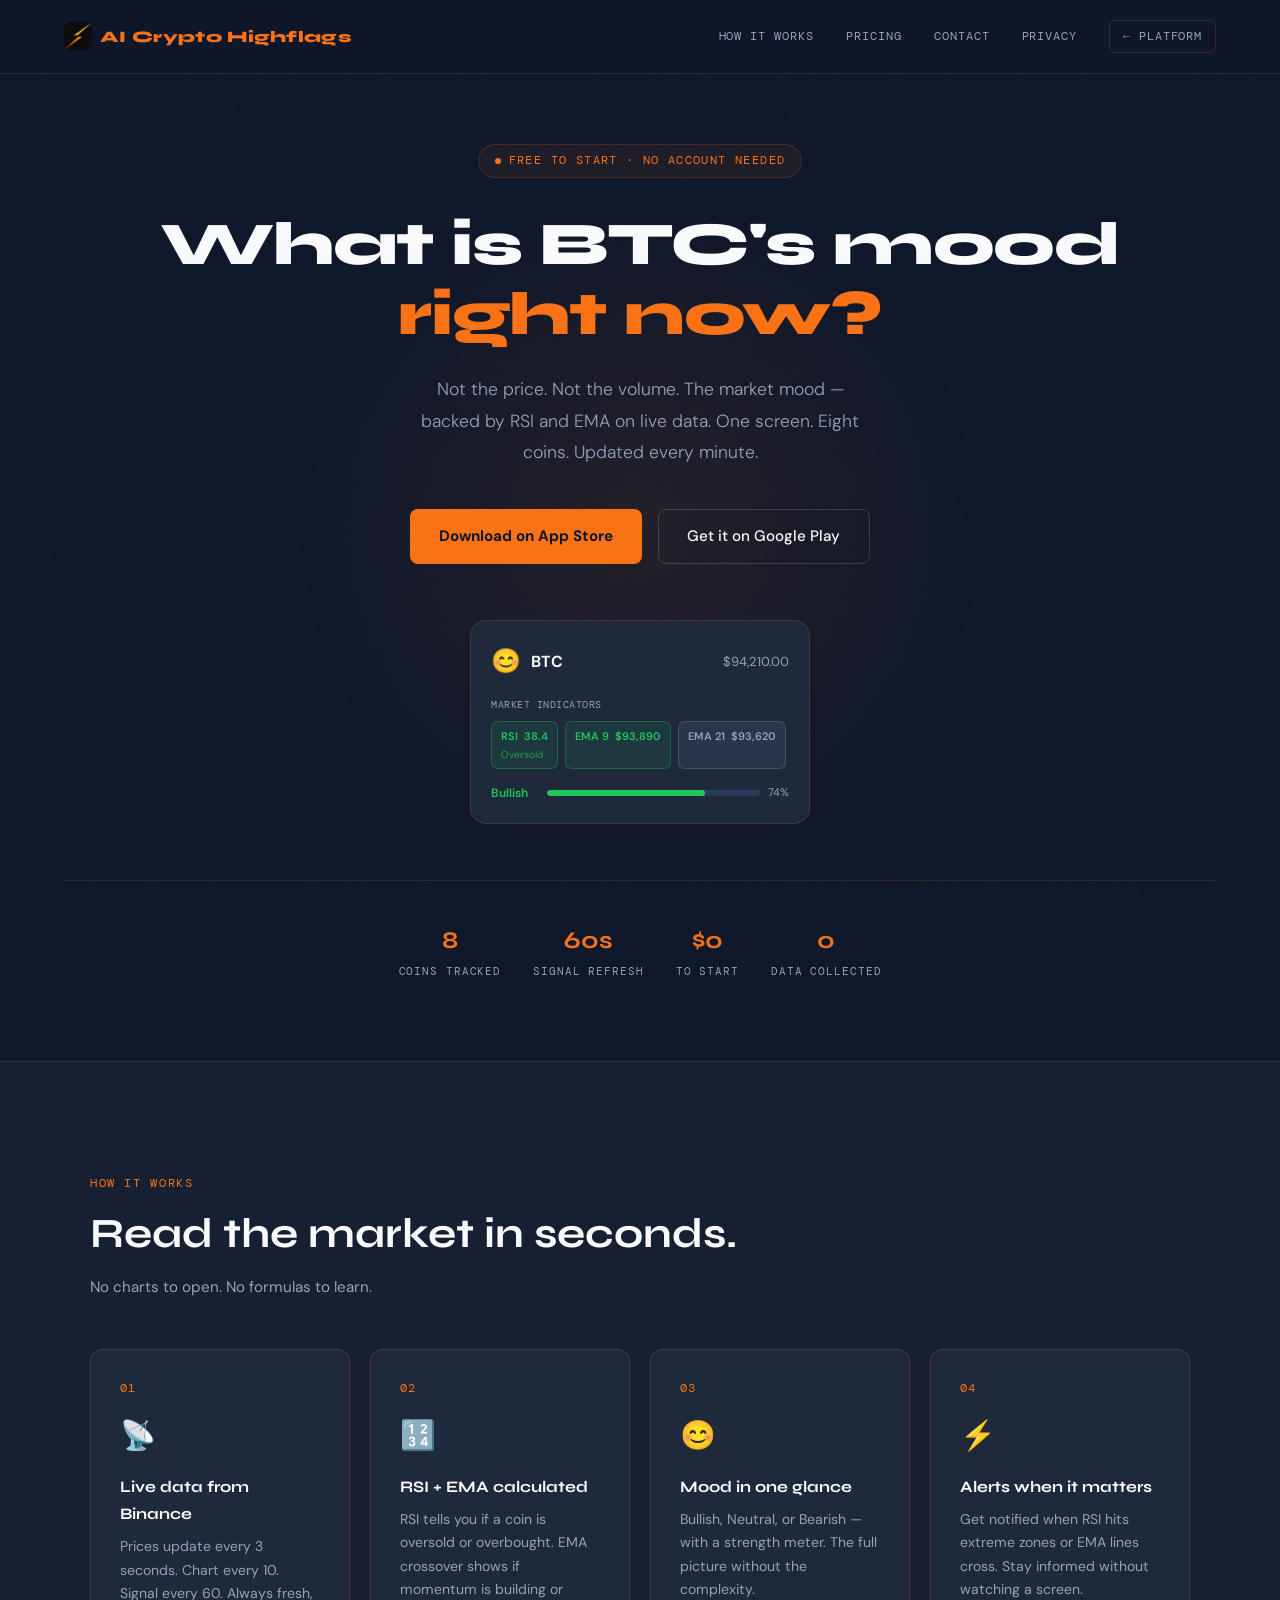
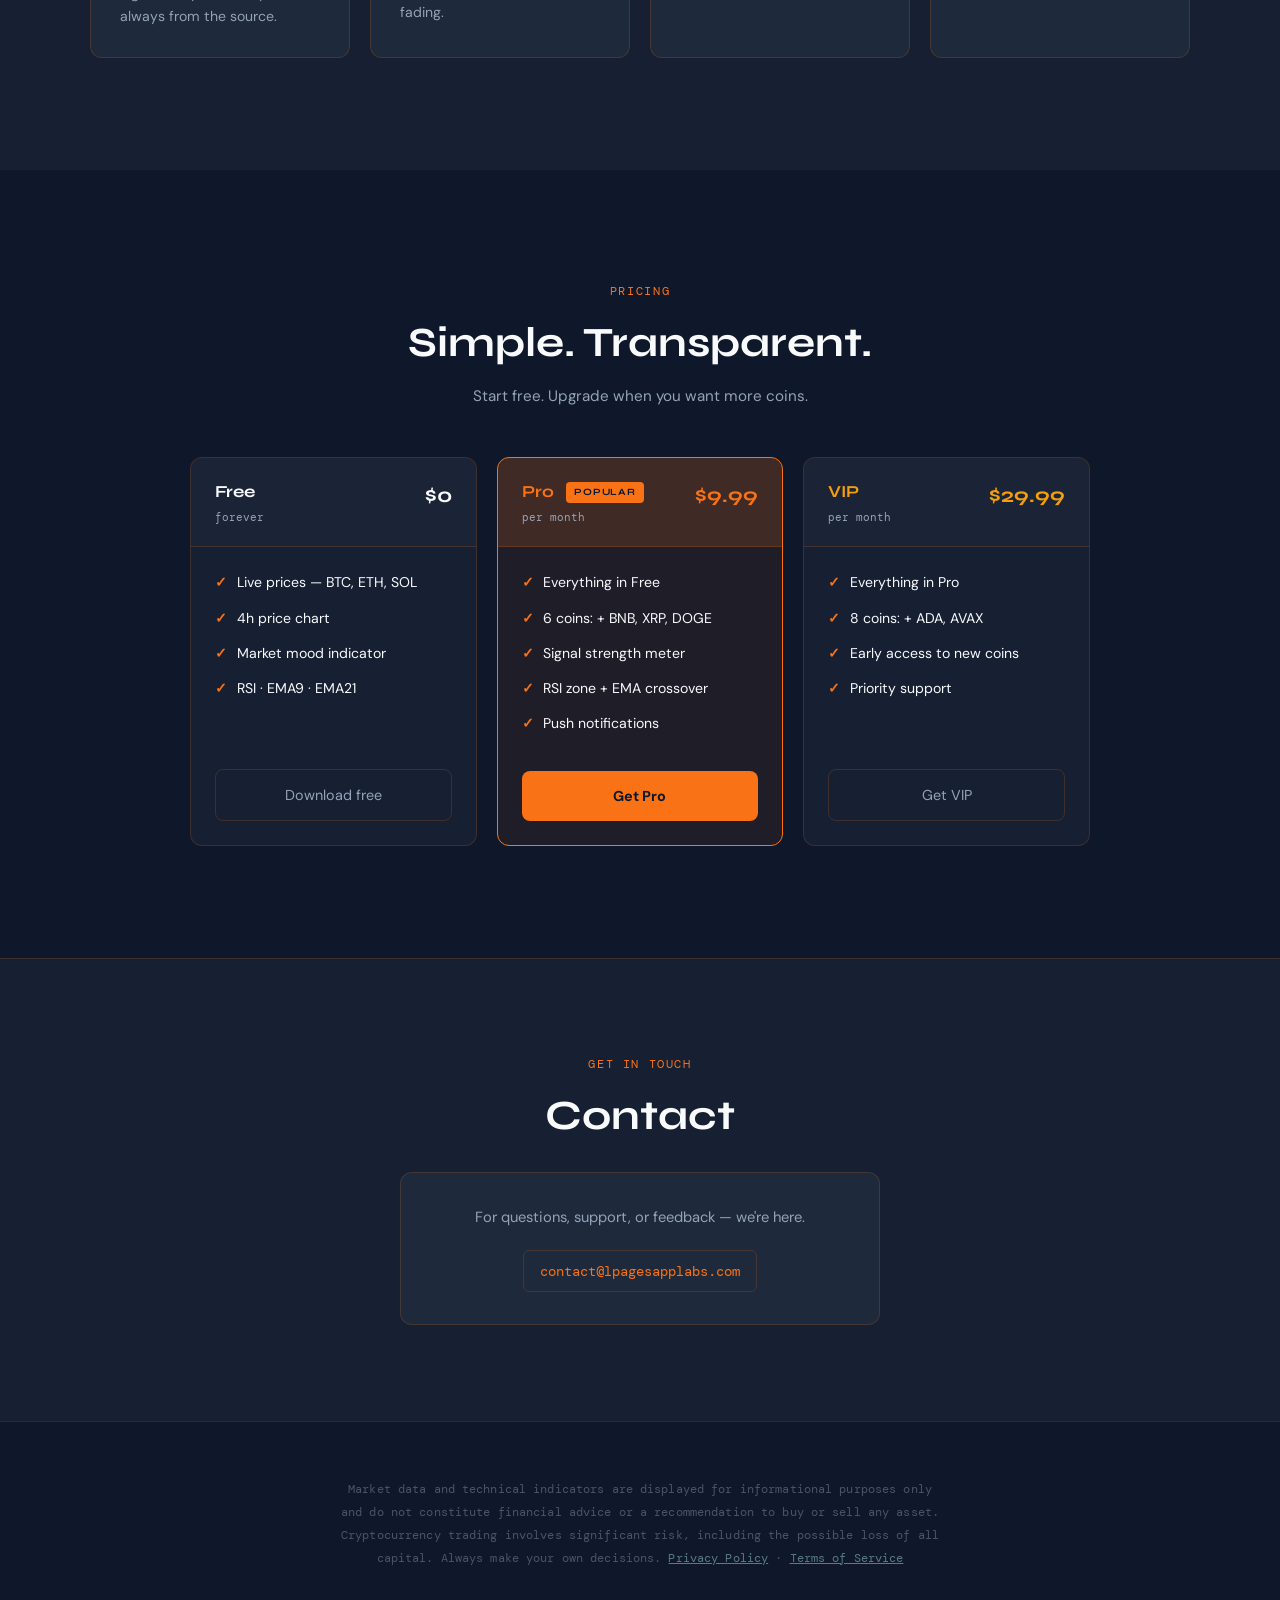
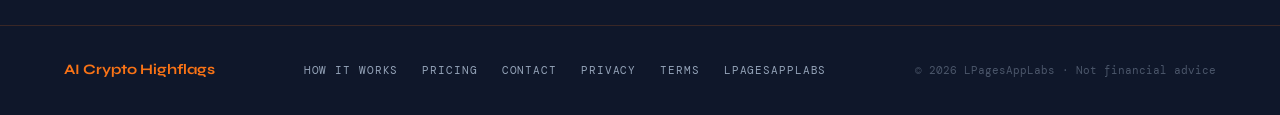
==== index.html @ e2f637fd "Add files via upload" ====
<!DOCTYPE html>
<html lang="en">
<head>
  <meta charset="UTF-8" />
  <meta name="viewport" content="width=device-width, initial-scale=1.0"/>
  <title>AI Crypto Highflags — The pulse of crypto, visualized.</title>
  <meta name="description" content="Real-time cryptocurrency market indicators. RSI, EMA crossover, and market mood for BTC, ETH, SOL and more. Not financial advice.">
  <link rel="canonical" href="https://ai.lpagesapplabs.com/" />
  <meta property="og:title" content="AI Crypto Highflags — The pulse of crypto, visualized." />
  <meta property="og:description" content="Real-time cryptocurrency market indicators. RSI, EMA crossover, and market mood. Not financial advice." />
  <meta property="og:url" content="https://ai.lpagesapplabs.com/" />
  <meta property="og:type" content="website" />
  <meta property="og:image" content="https://ai.lpagesapplabs.com/icon.png" />
  <meta name="theme-color" content="#0F172A" />
  <link rel="preconnect" href="https://fonts.googleapis.com">
  <link href="https://fonts.googleapis.com/css2?family=Syne:wght@400;600;700;800&family=DM+Mono:wght@300;400;500&family=DM+Sans:wght@300;400;500&display=swap" rel="stylesheet">
  <style>
    *, *::before, *::after { box-sizing: border-box; margin: 0; padding: 0; }
    :root {
      --bg: #0F172A; --bg2: #111827;
      --surface: #1E293B; --surface2: #162032;
      --orange: #f97316;
      --orange-glow: rgba(249,115,22,0.15);
      --orange-glow2: rgba(249,115,22,0.07);
      --cyan: #22D3EE;
      --green: #22c55e; --muted: #94A3B8;
      --white: #F8FAFC;
      --border: rgba(249,115,22,0.18);
    }
    html { scroll-behavior: smooth; }
    body {
      background: var(--bg); color: var(--white);
      font-family: 'DM Sans', sans-serif;
      font-size: 16px; line-height: 1.7; overflow-x: hidden;
    }
    body::before {
      content: ''; position: fixed; inset: 0;
      background-image: url("data:image/svg+xml,%3Csvg viewBox='0 0 256 256' xmlns='http://www.w3.org/2000/svg'%3E%3Cfilter id='noise'%3E%3CfeTurbulence type='fractalNoise' baseFrequency='0.9' numOctaves='4' stitchTiles='stitch'/%3E%3C/filter%3E%3Crect width='100%25' height='100%25' filter='url(%23noise)' opacity='0.04'/%3E%3C/svg%3E");
      pointer-events: none; z-index: 0; opacity: 0.4;
    }
    section { position: relative; z-index: 1; }

    /* NAV */
    nav {
      position: fixed; top: 0; left: 0; right: 0; z-index: 100;
      display: flex; justify-content: space-between; align-items: center;
      padding: 1.25rem 5%;
      background: rgba(15,23,42,0.88);
      backdrop-filter: blur(18px);
      border-bottom: 1px solid var(--border);
    }
    .nav-logo {
      font-family: 'Syne', sans-serif; font-weight: 800;
      font-size: 1rem; letter-spacing: 0.02em;
      color: var(--white); display: flex; align-items: center; gap: 0.5rem;
      text-decoration: none; flex-shrink: 0;
    }
    .nav-logo span { color: var(--orange); }
    .nav-logo img { width: 28px; height: 28px; border-radius: 7px; flex-shrink: 0; }
    .nav-right { display: flex; align-items: center; gap: 2rem; }
    .nav-links { display: flex; gap: 2rem; }
    .nav-links a {
      font-family: 'DM Mono', monospace; font-size: 0.75rem;
      color: var(--muted); text-decoration: none;
      letter-spacing: 0.08em; text-transform: uppercase; transition: color 0.2s;
    }
    .nav-links a:hover { color: var(--orange); }
    .nav-platform {
      font-family: 'DM Mono', monospace; font-size: 0.72rem;
      color: var(--muted); text-decoration: none;
      letter-spacing: 0.08em; text-transform: uppercase;
      border: 1px solid var(--border); padding: 0.35rem 0.8rem;
      border-radius: 6px; transition: all 0.2s; white-space: nowrap;
    }
    .nav-platform:hover { color: var(--cyan); border-color: rgba(34,211,238,0.3); }

    /* HERO */
    #hero {
      min-height: 100vh;
      display: flex; flex-direction: column;
      align-items: center; justify-content: center;
      text-align: center; padding: 9rem 5% 5rem; overflow: hidden;
    }
    .hero-glow {
      position: absolute; width: 700px; height: 700px; border-radius: 50%;
      background: radial-gradient(circle, rgba(249,115,22,0.09) 0%, transparent 70%);
      top: 50%; left: 50%; transform: translate(-50%, -50%);
      pointer-events: none; animation: pulse-glow 6s ease-in-out infinite;
    }
    @keyframes pulse-glow {
      0%, 100% { opacity: 0.7; transform: translate(-50%,-50%) scale(1); }
      50% { opacity: 1; transform: translate(-50%,-50%) scale(1.08); }
    }
    .hero-badge {
      display: inline-flex; align-items: center; gap: 0.5rem;
      font-family: 'DM Mono', monospace; font-size: 0.72rem;
      letter-spacing: 0.12em; text-transform: uppercase;
      color: var(--orange); background: var(--orange-glow2);
      border: 1px solid var(--border);
      padding: 0.4rem 1rem; border-radius: 999px;
      margin-bottom: 2rem; animation: fadeUp 0.6s ease both;
    }
    .badge-dot {
      width: 6px; height: 6px; border-radius: 50%;
      background: var(--orange); animation: blink 2s ease infinite; flex-shrink: 0;
    }
    @keyframes blink { 0%,100%{opacity:1} 50%{opacity:0.3} }
    h1 {
      font-family: 'Syne', sans-serif; font-weight: 800;
      font-size: clamp(2rem, 5vw, 3.8rem);
      line-height: 1.15; letter-spacing: -0.02em;
      margin-bottom: 1.5rem; animation: fadeUp 0.7s 0.1s ease both;
    }
    h1 .accent { color: var(--orange); }
    .hero-sub {
      font-size: clamp(0.95rem, 2vw, 1.1rem); color: var(--muted);
      max-width: 460px; margin: 0 auto 2.5rem; font-weight: 300;
      animation: fadeUp 0.7s 0.2s ease both; line-height: 1.8;
    }
    .btn-group {
      display: flex; gap: 1rem; flex-wrap: wrap; justify-content: center;
      animation: fadeUp 0.7s 0.3s ease both;
    }
    .btn {
      display: inline-flex; align-items: center; justify-content: center; gap: 0.6rem;
      padding: 0.85rem 1.8rem; border-radius: 8px;
      font-family: 'DM Sans', sans-serif; font-size: 0.95rem;
      font-weight: 500; text-decoration: none; cursor: pointer; transition: all 0.2s;
      white-space: nowrap;
    }
    .btn-primary { background: var(--orange); color: #0F172A; border: none; font-weight: 700; }
    .btn-primary:hover { opacity: 0.9; transform: translateY(-2px); box-shadow: 0 8px 30px rgba(249,115,22,0.35); }
    .btn-secondary { background: transparent; color: var(--white); border: 1px solid rgba(255,255,255,0.15); }
    .btn-secondary:hover { border-color: var(--orange); color: var(--orange); transform: translateY(-2px); }

    /* MOCK CARD */
    .mock-wrap { animation: fadeUp 0.7s 0.4s ease both; margin-top: 3.5rem; width: 100%; }
    .mock {
      max-width: 340px; width: 100%; margin: 0 auto;
      background: var(--surface); border: 1px solid var(--border);
      border-radius: 16px; padding: 20px; text-align: left;
    }
    .mock-header { display: flex; align-items: center; gap: 10px; margin-bottom: 14px; }
    .mock-icon { font-size: 24px; flex-shrink: 0; }
    .mock-coin { font-size: 16px; font-weight: 700; }
    .mock-price { margin-left: auto; font-size: 13px; color: var(--muted); }
    .mock-label { font-family: 'DM Mono', monospace; font-size: 10px; color: var(--muted); margin-bottom: 8px; letter-spacing: 0.5px; text-transform: uppercase; }
    .chips { display: flex; gap: 7px; flex-wrap: wrap; margin-bottom: 14px; }
    .chip { padding: 5px 9px; border-radius: 7px; font-size: 11px; font-weight: 600; }
    .chip-sub { font-size: 10px; color: inherit; opacity: 0.7; display: block; font-weight: 400; }
    .chip-green { background: rgba(34,197,94,0.1); border: 1px solid rgba(34,197,94,0.3); color: var(--green); }
    .chip-grey  { background: rgba(148,163,184,0.1); border: 1px solid rgba(148,163,184,0.25); color: var(--muted); }
    .bar-row { display: flex; align-items: center; gap: 8px; }
    .bar-label { font-size: 12px; color: var(--green); font-weight: 600; min-width: 48px; }
    .bar-track { flex: 1; height: 6px; background: #2a3a5a; border-radius: 4px; overflow: hidden; }
    .bar-fill { height: 100%; background: var(--green); border-radius: 4px; }
    .bar-pct { font-size: 11px; color: var(--muted); }

    .hero-stat-bar {
      display: flex; gap: 2rem; flex-wrap: wrap; justify-content: center;
      margin-top: 3.5rem; padding-top: 2.5rem;
      border-top: 1px solid var(--border);
      animation: fadeUp 0.7s 0.5s ease both; width: 100%;
    }
    .stat { text-align: center; }
    .stat-num { font-family: 'Syne', sans-serif; font-size: 1.5rem; font-weight: 700; color: var(--orange); }
    .stat-label { font-size: 0.7rem; color: var(--muted); font-family: 'DM Mono', monospace; text-transform: uppercase; letter-spacing: 0.08em; }

    @keyframes fadeUp {
      from { opacity: 0; transform: translateY(24px); }
      to   { opacity: 1; transform: translateY(0); }
    }

    /* SECTION COMMON */
    .section-label {
      font-family: 'DM Mono', monospace; font-size: 0.72rem;
      letter-spacing: 0.14em; text-transform: uppercase;
      color: var(--orange); margin-bottom: 1rem;
    }
    .section-title {
      font-family: 'Syne', sans-serif;
      font-size: clamp(1.7rem, 4vw, 2.6rem);
      font-weight: 700; line-height: 1.2; margin-bottom: 1rem;
    }
    .section-sub { color: var(--muted); font-size: 0.95rem; max-width: 480px; }

    /* HOW IT WORKS */
    #how {
      padding: 7rem 5%;
      background: var(--surface2);
      border-top: 1px solid var(--border);
    }
    .how-inner { max-width: 1100px; margin: 0 auto; }
    .how-header { margin-bottom: 3rem; }
    .how-grid {
      display: grid;
      grid-template-columns: repeat(auto-fit, minmax(220px, 1fr));
      gap: 1.25rem;
    }
    .how-card {
      background: var(--surface); border: 1px solid var(--border);
      border-radius: 12px; padding: 1.8rem;
    }
    .how-num {
      font-family: 'DM Mono', monospace; font-size: 0.72rem;
      color: var(--orange); letter-spacing: 0.1em; margin-bottom: 0.8rem;
    }
    .how-icon { font-size: 1.8rem; margin-bottom: 0.8rem; }
    .how-title { font-family: 'Syne', sans-serif; font-size: 1rem; font-weight: 700; margin-bottom: 0.5rem; }
    .how-desc { font-size: 0.88rem; color: var(--muted); line-height: 1.65; }

    /* PRICING */
    #pricing { padding: 7rem 5%; }
    .pricing-inner { max-width: 900px; margin: 0 auto; }
    .pricing-header { text-align: center; margin-bottom: 3rem; }
    .tiers { display: grid; grid-template-columns: repeat(auto-fit, minmax(220px, 1fr)); gap: 1.25rem; }
    .tier { border: 1px solid var(--border); border-radius: 12px; overflow: hidden; background: var(--surface2); display: flex; flex-direction: column; }
    .tier.highlight { border-color: var(--orange); background: var(--orange-glow2); }
    .tier-head {
      padding: 1.2rem 1.5rem; background: rgba(255,255,255,0.02);
      display: flex; justify-content: space-between; align-items: flex-start;
      border-bottom: 1px solid var(--border);
    }
    .tier.highlight .tier-head { background: var(--orange-glow); }
    .tier-badge {
      display: inline-block; font-size: 0.6rem; font-weight: 700;
      letter-spacing: 0.1em; text-transform: uppercase;
      background: var(--orange); color: #0F172A;
      padding: 0.15rem 0.5rem; border-radius: 4px; margin-left: 8px;
      vertical-align: middle;
    }
    .tier-name { font-family: 'Syne', sans-serif; font-size: 1.05rem; font-weight: 700; }
    .tier-price { font-family: 'Syne', sans-serif; font-size: 1.3rem; font-weight: 700; text-align: right; }
    .tier-period { font-family: 'DM Mono', monospace; font-size: 0.7rem; color: var(--muted); }
    .tier-body { padding: 1.5rem; flex: 1; }
    .tier-feature { display: flex; gap: 0.6rem; font-size: 0.88rem; margin-bottom: 0.7rem; align-items: flex-start; }
    .tier-check { color: var(--orange); flex-shrink: 0; font-weight: 700; }
    .tier-cta { padding: 0 1.5rem 1.5rem; }
    .tier-btn {
      display: block; width: 100%;
      background: var(--orange); color: #0F172A;
      font-family: 'DM Sans', sans-serif; font-size: 0.9rem; font-weight: 700;
      text-align: center; padding: 0.8rem; border-radius: 8px;
      text-decoration: none; transition: opacity 0.2s;
    }
    .tier-btn:hover { opacity: 0.88; }
    .tier-btn-outline {
      display: block; width: 100%;
      background: transparent; color: var(--muted);
      font-family: 'DM Sans', sans-serif; font-size: 0.9rem;
      text-align: center; padding: 0.8rem; border-radius: 8px;
      text-decoration: none; border: 1px solid var(--border); transition: all 0.2s;
    }
    .tier-btn-outline:hover { border-color: var(--orange); color: var(--orange); }

    /* CONTACT */
    #contact {
      padding: 6rem 5%;
      background: var(--surface2);
      border-top: 1px solid var(--border);
      text-align: center;
    }
    .contact-box {
      max-width: 480px; margin: 2rem auto 0;
      background: var(--surface); border: 1px solid var(--border);
      border-radius: 12px; padding: 2rem;
    }
    .contact-box p { color: var(--muted); font-size: 0.92rem; margin-bottom: 1.2rem; }
    .contact-email {
      display: inline-block;
      font-family: 'DM Mono', monospace; font-size: 0.9rem;
      color: var(--orange); text-decoration: none;
      padding: 0.5rem 1rem;
      border: 1px solid var(--border); border-radius: 6px;
      transition: border-color 0.2s; word-break: break-all;
    }
    .contact-email:hover { border-color: var(--orange); }

    /* DISCLAIMER */
    #disclaimer {
      padding: 3.5rem 5%;
      border-top: 1px solid var(--border);
      text-align: center;
    }
    #disclaimer p {
      max-width: 600px; margin: 0 auto;
      font-family: 'DM Mono', monospace; font-size: 0.75rem;
      color: #4a5568; line-height: 1.9; letter-spacing: 0.01em;
    }
    #disclaimer a { color: #5a7a8a; }
    #disclaimer a:hover { color: var(--muted); }

    /* FOOTER */
    footer {
      padding: 2rem 5%;
      border-top: 1px solid var(--border);
      display: flex; justify-content: space-between; align-items: center;
      flex-wrap: wrap; gap: 1rem; position: relative; z-index: 1;
    }
    .footer-brand {
      font-family: 'Syne', sans-serif; font-weight: 700; font-size: 0.9rem;
      color: var(--orange); text-decoration: none;
    }
    .footer-links { display: flex; gap: 1.5rem; flex-wrap: wrap; }
    .footer-links a {
      font-family: 'DM Mono', monospace; font-size: 0.7rem;
      letter-spacing: 0.08em; text-transform: uppercase;
      color: var(--muted); text-decoration: none; transition: color 0.2s;
    }
    .footer-links a:hover { color: var(--orange); }
    .footer-copy { font-family: 'DM Mono', monospace; font-size: 0.7rem; color: var(--muted); opacity: 0.45; }

    /* REVEAL */
    .reveal { opacity: 0; transform: translateY(20px); transition: opacity 0.7s ease, transform 0.7s ease; }
    .reveal.visible { opacity: 1; transform: none; }

    /* MOBILE NAV */
    .nav-hamburger { display: none; flex-direction: column; gap: 5px; cursor: pointer; padding: 4px; background: none; border: none; flex-shrink: 0; }
    .nav-hamburger span { display: block; width: 22px; height: 2px; background: var(--muted); border-radius: 2px; }
    .nav-mobile { display: none; flex-direction: column; background: rgba(15,23,42,0.97); border-top: 1px solid var(--border); padding: 0.5rem 5%; }
    .nav-mobile a { font-family: 'DM Mono', monospace; font-size: 0.85rem; color: var(--muted); text-decoration: none; letter-spacing: 0.08em; text-transform: uppercase; padding: 0.85rem 0; border-bottom: 1px solid rgba(255,255,255,0.04); transition: color 0.2s; }
    .nav-mobile a:last-child { border-bottom: none; }
    .nav-mobile a:hover { color: var(--orange); }
    .nav-mobile.open { display: flex; }

    /* ── MOBILE ── */
    @media (max-width: 768px) {
      .nav-links, .nav-platform { display: none; }
      .nav-hamburger { display: flex; }

      #hero { padding: 6rem 5% 3.5rem; }
      h1 { font-size: clamp(1.8rem, 8vw, 2.4rem); }
      .hero-sub { font-size: 0.95rem; }
      .btn-group { flex-direction: column; align-items: center; }
      .btn { width: 100%; max-width: 300px; }

      .mock { padding: 16px; }
      .chips { gap: 6px; }

      .hero-stat-bar { gap: 1.2rem; margin-top: 2.5rem; padding-top: 2rem; }
      .stat-num { font-size: 1.3rem; }

      #how { padding: 4rem 5%; }
      .how-grid { grid-template-columns: 1fr; }

      #pricing { padding: 4rem 5%; }
      .tiers { grid-template-columns: 1fr; }

      #contact { padding: 4rem 5%; }
      .contact-box { padding: 1.5rem; }

      footer { flex-direction: column; text-align: center; align-items: center; }
      .footer-links { justify-content: center; gap: 1rem; }
    }

    @media (max-width: 380px) {
      h1 { font-size: 1.75rem; }
      .hero-badge { font-size: 0.65rem; padding: 0.35rem 0.8rem; }
      .stat-num { font-size: 1.1rem; }
      .hero-stat-bar { gap: 1rem; }
    }
  </style>
</head>
<body>

<nav>
  <a href="#hero" class="nav-logo">
    <img src="icon.png" alt="AI Crypto Highflags" /> <span>AI Crypto Highflags</span>
  </a>
  <div class="nav-right">
    <div class="nav-links">
      <a href="#how">How it works</a>
      <a href="#pricing">Pricing</a>
      <a href="#contact">Contact</a>
      <a href="privacy.html">Privacy</a>
    </div>
    <a href="https://lpagesapplabs.com" class="nav-platform" rel="noopener noreferrer">← Platform</a>
  </div>
  <button class="nav-hamburger" id="hamburger" aria-label="Open menu">
    <span></span><span></span><span></span>
  </button>
</nav>
<div class="nav-mobile" id="navMobile">
  <a href="#how" onclick="closeMenu()">How it works</a>
  <a href="#pricing" onclick="closeMenu()">Pricing</a>
  <a href="#contact" onclick="closeMenu()">Contact</a>
  <a href="privacy.html" onclick="closeMenu()">Privacy</a>
  <a href="terms.html" onclick="closeMenu()">Terms</a>
  <a href="https://lpagesapplabs.com" onclick="closeMenu()">← Platform</a>
</div>

<!-- HERO -->
<section id="hero">
  <div class="hero-glow"></div>
  <div class="hero-badge"><span class="badge-dot"></span> Free to start · No account needed</div>
  <h1>What is BTC's mood<br><span class="accent">right now?</span></h1>
  <p class="hero-sub">
    Not the price. Not the volume.
    The market mood — backed by RSI and EMA on live data.
    One screen. Eight coins. Updated every minute.
  </p>
  <div class="btn-group">
    <a href="#" class="btn btn-primary">Download on App Store</a>
    <a href="#" class="btn btn-secondary">Get it on Google Play</a>
  </div>

  <!-- Mock signal card -->
  <div class="mock-wrap">
    <div class="mock">
      <div class="mock-header">
        <span class="mock-icon">😊</span>
        <span class="mock-coin">BTC</span>
        <span class="mock-price">$94,210.00</span>
      </div>
      <div class="mock-label">Market Indicators</div>
      <div class="chips">
        <div class="chip chip-green">
          RSI &nbsp;38.4
          <span class="chip-sub">Oversold</span>
        </div>
        <div class="chip chip-green">
          EMA 9 &nbsp;$93,890
        </div>
        <div class="chip chip-grey">
          EMA 21 &nbsp;$93,620
        </div>
      </div>
      <div class="bar-row">
        <span class="bar-label">Bullish</span>
        <div class="bar-track"><div class="bar-fill" style="width:74%"></div></div>
        <span class="bar-pct">74%</span>
      </div>
    </div>
  </div>

  <div class="hero-stat-bar">
    <div class="stat"><div class="stat-num">8</div><div class="stat-label">Coins tracked</div></div>
    <div class="stat"><div class="stat-num">60s</div><div class="stat-label">Signal refresh</div></div>
    <div class="stat"><div class="stat-num">$0</div><div class="stat-label">To start</div></div>
    <div class="stat"><div class="stat-num">0</div><div class="stat-label">Data collected</div></div>
  </div>
</section>

<!-- HOW IT WORKS -->
<section id="how">
  <div class="how-inner">
    <div class="how-header reveal">
      <div class="section-label">How it works</div>
      <h2 class="section-title">Read the market in seconds.</h2>
      <p class="section-sub">No charts to open. No formulas to learn.</p>
    </div>
    <div class="how-grid">
      <div class="how-card reveal">
        <div class="how-num">01</div>
        <div class="how-icon">📡</div>
        <div class="how-title">Live data from Binance</div>
        <div class="how-desc">Prices update every 3 seconds. Chart every 10. Signal every 60. Always fresh, always from the source.</div>
      </div>
      <div class="how-card reveal">
        <div class="how-num">02</div>
        <div class="how-icon">🔢</div>
        <div class="how-title">RSI + EMA calculated</div>
        <div class="how-desc">RSI tells you if a coin is oversold or overbought. EMA crossover shows if momentum is building or fading.</div>
      </div>
      <div class="how-card reveal">
        <div class="how-num">03</div>
        <div class="how-icon">😊</div>
        <div class="how-title">Mood in one glance</div>
        <div class="how-desc">Bullish, Neutral, or Bearish — with a strength meter. The full picture without the complexity.</div>
      </div>
      <div class="how-card reveal">
        <div class="how-num">04</div>
        <div class="how-icon">⚡</div>
        <div class="how-title">Alerts when it matters</div>
        <div class="how-desc">Get notified when RSI hits extreme zones or EMA lines cross. Stay informed without watching a screen.</div>
      </div>
    </div>
  </div>
</section>

<!-- PRICING -->
<section id="pricing">
  <div class="pricing-inner">
    <div class="pricing-header reveal">
      <div class="section-label">Pricing</div>
      <h2 class="section-title">Simple. Transparent.</h2>
      <p class="section-sub" style="margin:0 auto;">Start free. Upgrade when you want more coins.</p>
    </div>
    <div class="tiers reveal">

      <div class="tier">
        <div class="tier-head">
          <div>
            <div class="tier-name">Free</div>
            <div class="tier-period" style="margin-top:2px;">forever</div>
          </div>
          <div class="tier-price">$0</div>
        </div>
        <div class="tier-body">
          <div class="tier-feature"><span class="tier-check">✓</span> Live prices — BTC, ETH, SOL</div>
          <div class="tier-feature"><span class="tier-check">✓</span> 4h price chart</div>
          <div class="tier-feature"><span class="tier-check">✓</span> Market mood indicator</div>
          <div class="tier-feature"><span class="tier-check">✓</span> RSI · EMA9 · EMA21</div>
        </div>
        <div class="tier-cta">
          <a href="#" class="tier-btn-outline">Download free</a>
        </div>
      </div>

      <div class="tier highlight">
        <div class="tier-head">
          <div>
            <div class="tier-name" style="color:var(--orange);">Pro <span class="tier-badge">Popular</span></div>
            <div class="tier-period" style="margin-top:2px;">per month</div>
          </div>
          <div class="tier-price" style="color:var(--orange);">$9.99</div>
        </div>
        <div class="tier-body">
          <div class="tier-feature"><span class="tier-check">✓</span> Everything in Free</div>
          <div class="tier-feature"><span class="tier-check">✓</span> 6 coins: + BNB, XRP, DOGE</div>
          <div class="tier-feature"><span class="tier-check">✓</span> Signal strength meter</div>
          <div class="tier-feature"><span class="tier-check">✓</span> RSI zone + EMA crossover</div>
          <div class="tier-feature"><span class="tier-check">✓</span> Push notifications</div>
        </div>
        <div class="tier-cta">
          <a href="#" class="tier-btn">Get Pro</a>
        </div>
      </div>

      <div class="tier">
        <div class="tier-head">
          <div>
            <div class="tier-name" style="color:#f59e0b;">VIP</div>
            <div class="tier-period" style="margin-top:2px;">per month</div>
          </div>
          <div class="tier-price" style="color:#f59e0b;">$29.99</div>
        </div>
        <div class="tier-body">
          <div class="tier-feature"><span class="tier-check">✓</span> Everything in Pro</div>
          <div class="tier-feature"><span class="tier-check">✓</span> 8 coins: + ADA, AVAX</div>
          <div class="tier-feature"><span class="tier-check">✓</span> Early access to new coins</div>
          <div class="tier-feature"><span class="tier-check">✓</span> Priority support</div>
        </div>
        <div class="tier-cta">
          <a href="#" class="tier-btn-outline">Get VIP</a>
        </div>
      </div>

    </div>
  </div>
</section>

<!-- CONTACT -->
<section id="contact">
  <div class="reveal">
    <div class="section-label">Get in Touch</div>
    <h2 class="section-title">Contact</h2>
  </div>
  <div class="contact-box reveal">
    <p>For questions, support, or feedback — we're here.</p>
    <a href="mailto:contact@lpagesapplabs.com" class="contact-email">contact@lpagesapplabs.com</a>
  </div>
</section>

<!-- DISCLAIMER -->
<section id="disclaimer">
  <p>
    Market data and technical indicators are displayed for informational purposes only
    and do not constitute financial advice or a recommendation to buy or sell any asset.
    Cryptocurrency trading involves significant risk, including the possible loss of all capital.
    Always make your own decisions.
    <a href="privacy.html">Privacy Policy</a> · <a href="terms.html">Terms of Service</a>
  </p>
</section>

<footer>
  <a href="#hero" class="footer-brand">AI Crypto Highflags</a>
  <div class="footer-links">
    <a href="#how">How it works</a>
    <a href="#pricing">Pricing</a>
    <a href="#contact">Contact</a>
    <a href="privacy.html">Privacy</a>
    <a href="terms.html">Terms</a>
    <a href="https://lpagesapplabs.com" rel="noopener noreferrer">LPagesAppLabs</a>
  </div>
  <div class="footer-copy">© 2026 LPagesAppLabs · Not financial advice</div>
</footer>

<script>
  const observer = new IntersectionObserver((entries) => {
    entries.forEach(e => { if (e.isIntersecting) { e.target.classList.add('visible'); observer.unobserve(e.target); } });
  }, { threshold: 0.12 });
  document.querySelectorAll('.reveal').forEach(el => observer.observe(el));

  const hamburger = document.getElementById('hamburger');
  const navMobile = document.getElementById('navMobile');
  hamburger.addEventListener('click', () => navMobile.classList.toggle('open'));
  function closeMenu() { navMobile.classList.remove('open'); }
</script>
</body>
</html>
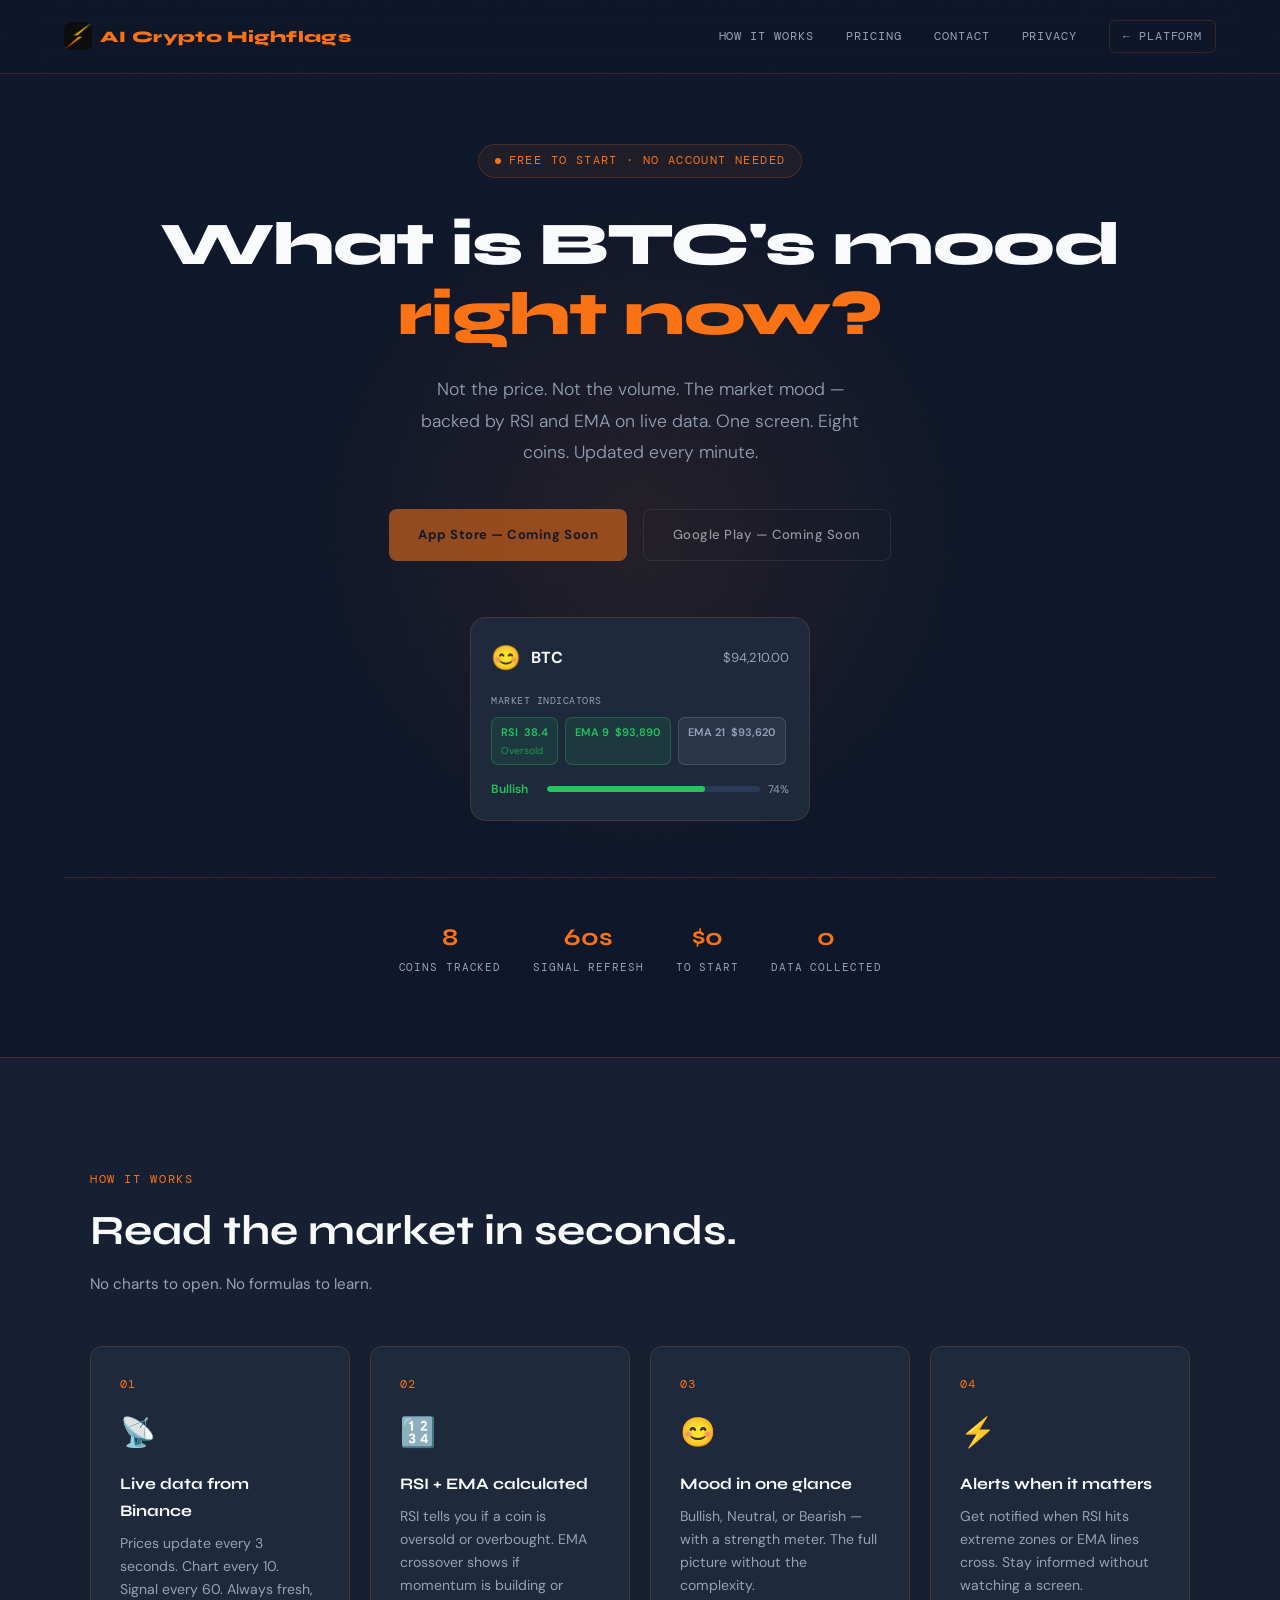
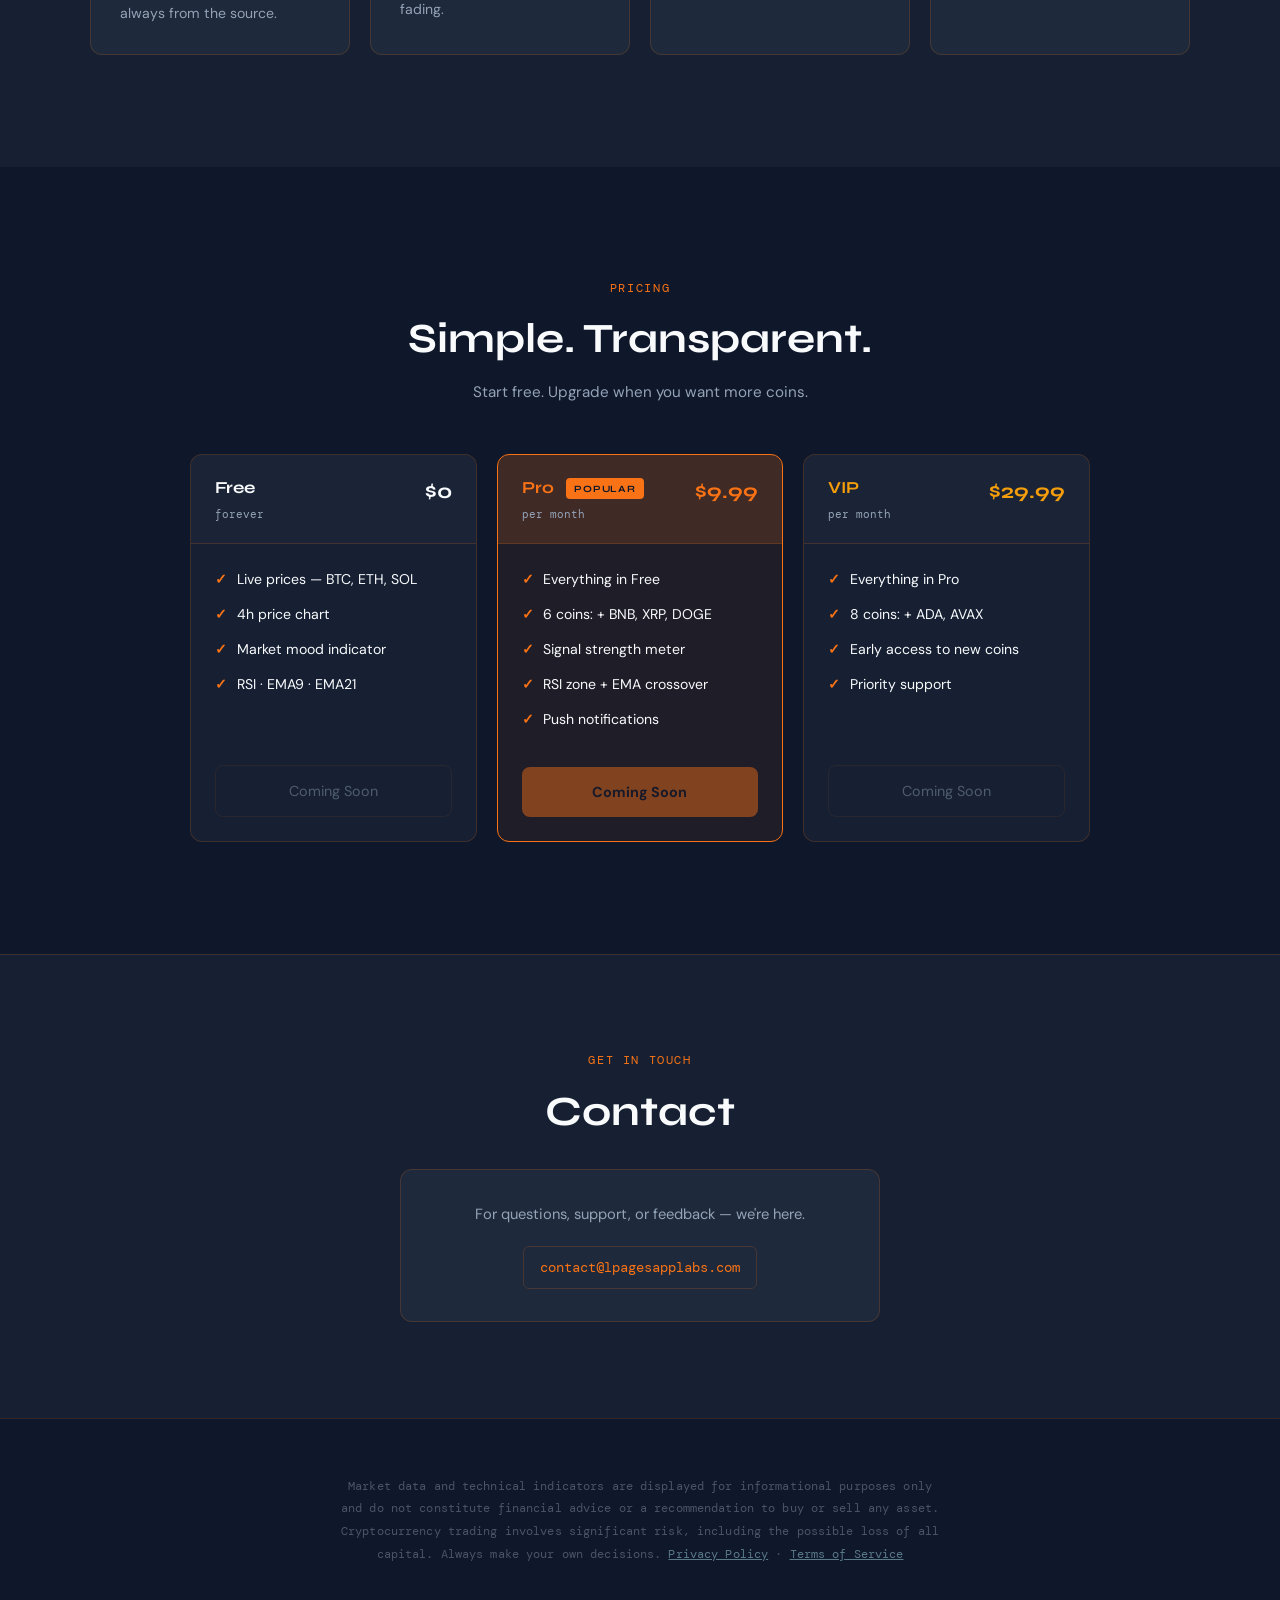
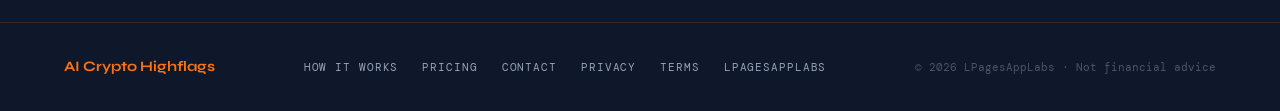
==== commit 8b6d6a15: "Add files via upload" ====
--- a/index.html
+++ b/index.html
@@ -132,6 +132,7 @@
     .btn-primary:hover { opacity: 0.9; transform: translateY(-2px); box-shadow: 0 8px 30px rgba(249,115,22,0.35); }
     .btn-secondary { background: transparent; color: var(--white); border: 1px solid rgba(255,255,255,0.15); }
     .btn-secondary:hover { border-color: var(--orange); color: var(--orange); transform: translateY(-2px); }
+    .btn-soon { opacity: 0.55; cursor: default; pointer-events: none; font-size: 0.82rem; letter-spacing: 0.04em; }
 
     /* MOCK CARD */
     .mock-wrap { animation: fadeUp 0.7s 0.4s ease both; margin-top: 3.5rem; width: 100%; }
@@ -252,6 +253,7 @@
       text-decoration: none; border: 1px solid var(--border); transition: all 0.2s;
     }
     .tier-btn-outline:hover { border-color: var(--orange); color: var(--orange); }
+    .tier-btn-soon { opacity: 0.45; cursor: default; pointer-events: none; }
 
     /* CONTACT */
     #contact {
@@ -400,8 +402,8 @@
     One screen. Eight coins. Updated every minute.
   </p>
   <div class="btn-group">
-    <a href="#" class="btn btn-primary">Download on App Store</a>
-    <a href="#" class="btn btn-secondary">Get it on Google Play</a>
+    <span class="btn btn-primary btn-soon">App Store — Coming Soon</span>
+    <span class="btn btn-secondary btn-soon">Google Play — Coming Soon</span>
   </div>
 
   <!-- Mock signal card -->
@@ -503,7 +505,7 @@
           <div class="tier-feature"><span class="tier-check">✓</span> RSI · EMA9 · EMA21</div>
         </div>
         <div class="tier-cta">
-          <a href="#" class="tier-btn-outline">Download free</a>
+          <span class="tier-btn-outline tier-btn-soon">Coming Soon</span>
         </div>
       </div>
 
@@ -523,7 +525,7 @@
           <div class="tier-feature"><span class="tier-check">✓</span> Push notifications</div>
         </div>
         <div class="tier-cta">
-          <a href="#" class="tier-btn">Get Pro</a>
+          <span class="tier-btn tier-btn-soon">Coming Soon</span>
         </div>
       </div>
 
@@ -542,7 +544,7 @@
           <div class="tier-feature"><span class="tier-check">✓</span> Priority support</div>
         </div>
         <div class="tier-cta">
-          <a href="#" class="tier-btn-outline">Get VIP</a>
+          <span class="tier-btn-outline tier-btn-soon">Coming Soon</span>
         </div>
       </div>
 
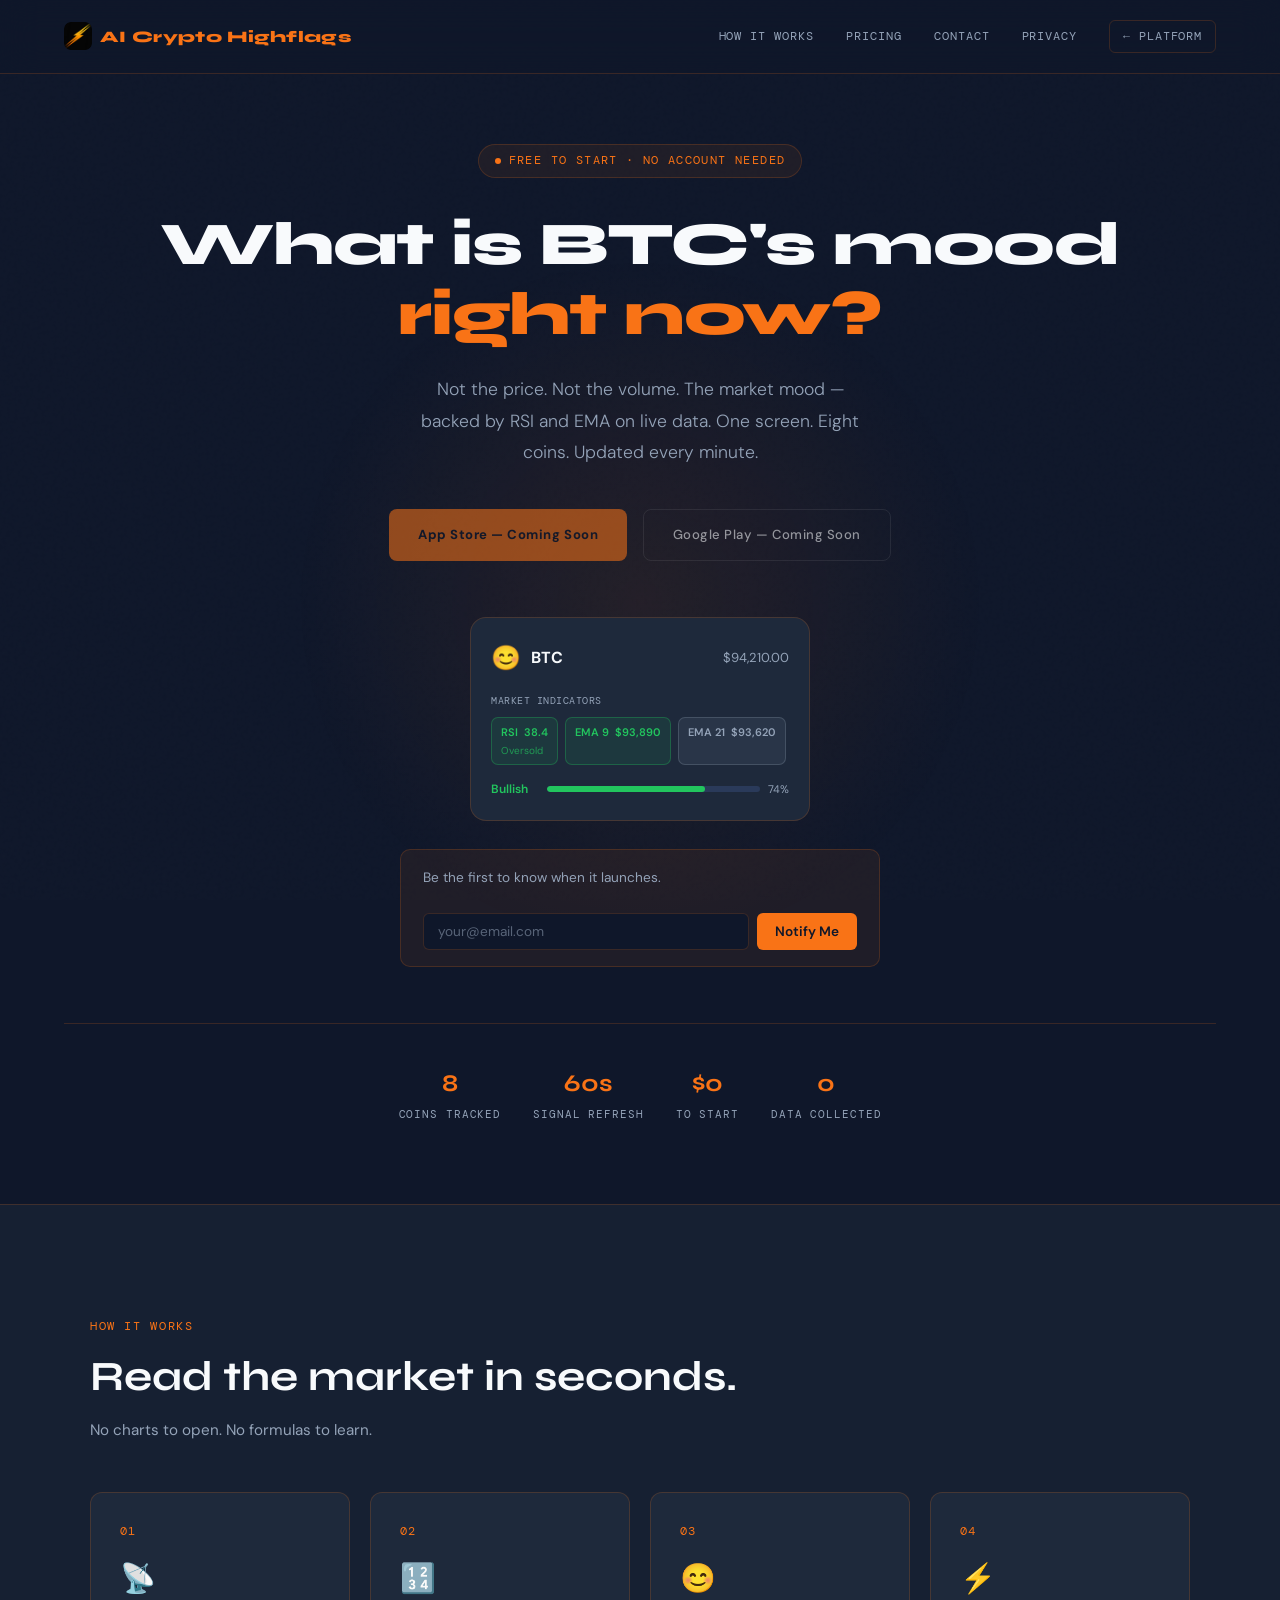
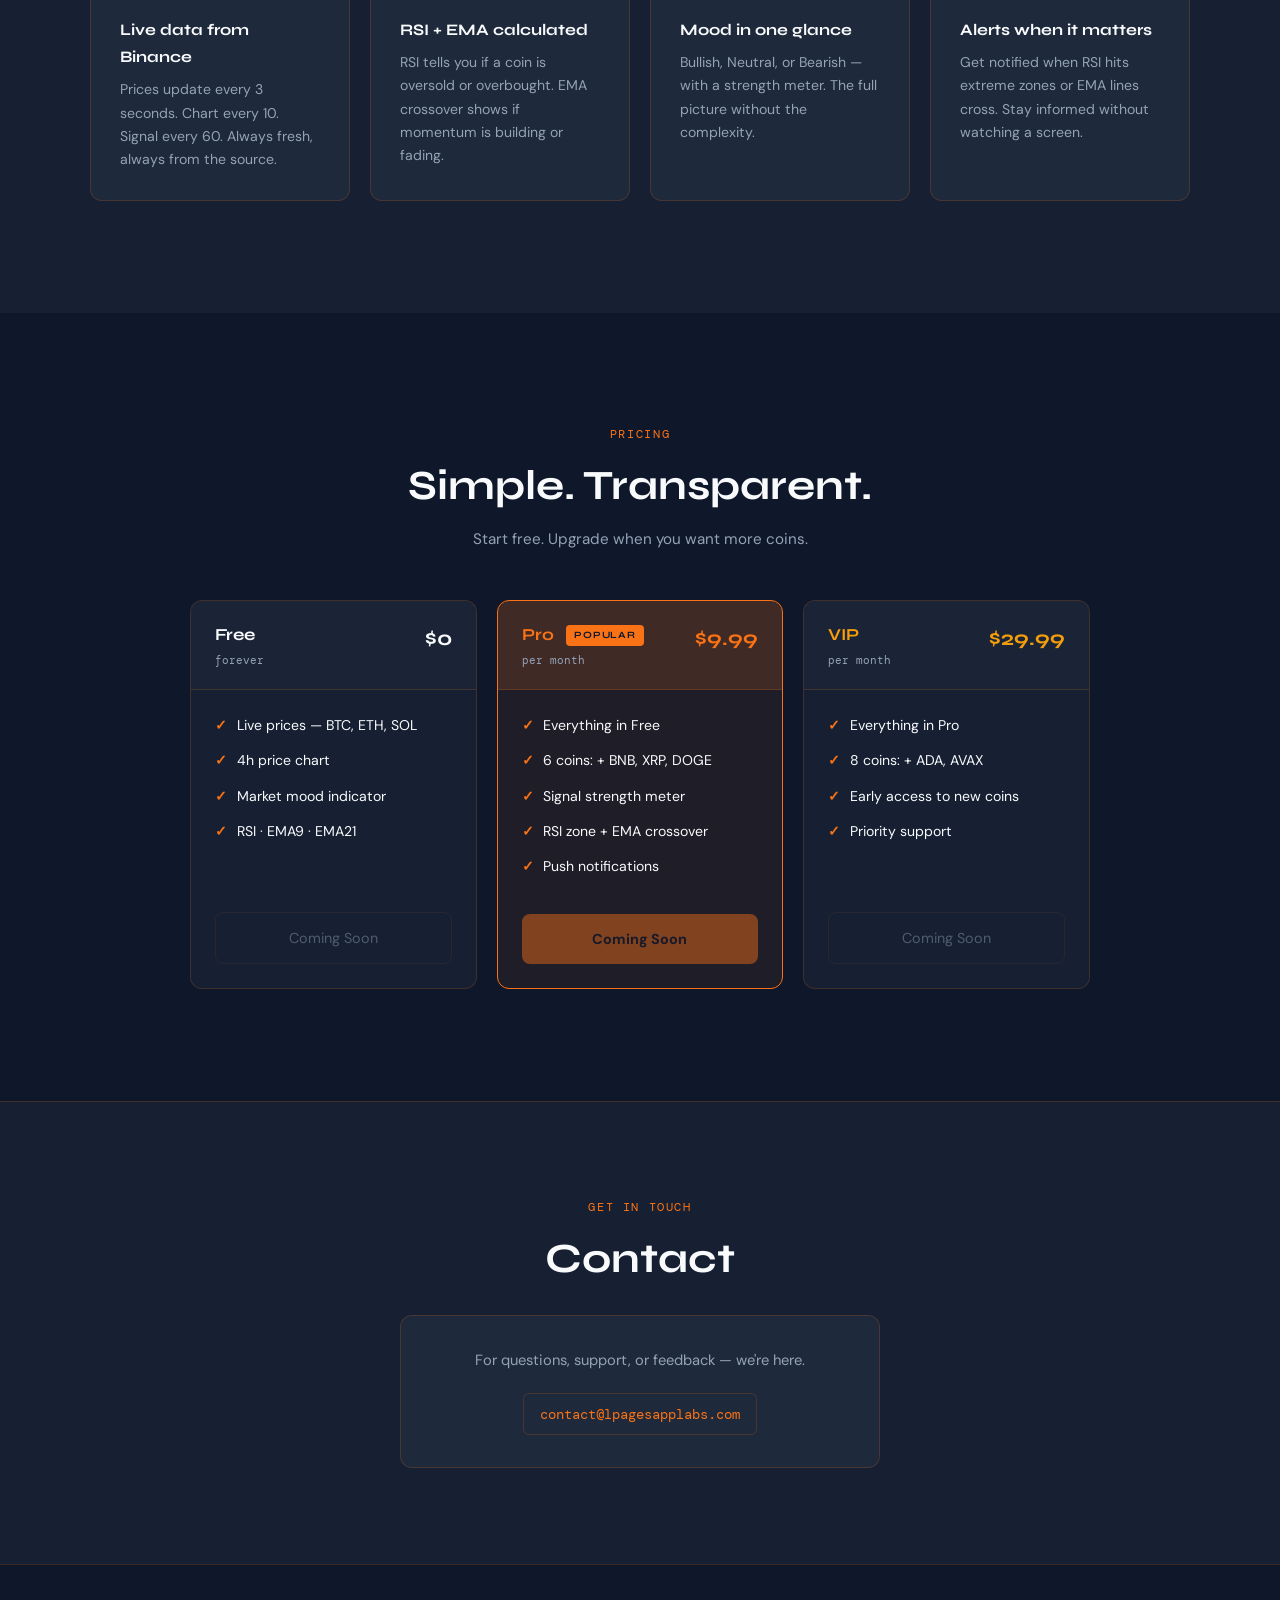
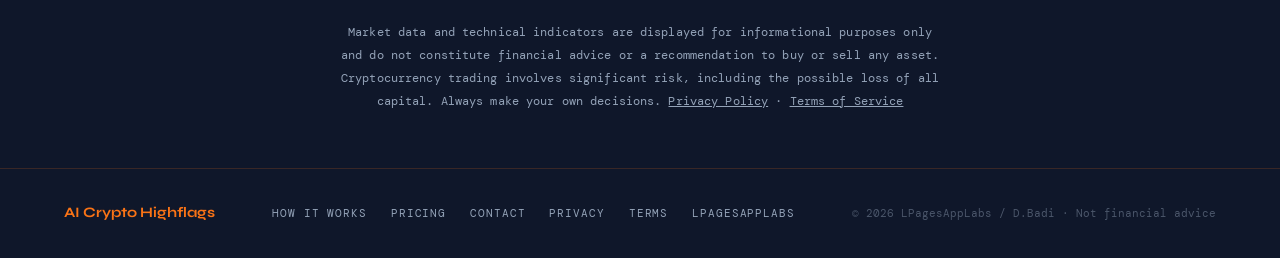
==== commit a27ed412: "Add files via upload" ====
--- a/index.html
+++ b/index.html
@@ -5,6 +5,9 @@
   <meta name="viewport" content="width=device-width, initial-scale=1.0"/>
   <title>AI Crypto Highflags — The pulse of crypto, visualized.</title>
   <meta name="description" content="Real-time cryptocurrency market indicators. RSI, EMA crossover, and market mood for BTC, ETH, SOL and more. Not financial advice.">
+  <meta name="robots" content="index, follow">
+  <link rel="icon" href="https://lpagesapplabs.com/favicon.ico" sizes="any">
+  <link rel="icon" href="https://lpagesapplabs.com/logo.svg" type="image/svg+xml">
   <link rel="canonical" href="https://ai.lpagesapplabs.com/" />
   <meta property="og:title" content="AI Crypto Highflags — The pulse of crypto, visualized." />
   <meta property="og:description" content="Real-time cryptocurrency market indicators. RSI, EMA crossover, and market mood. Not financial advice." />
@@ -12,8 +15,8 @@
   <meta property="og:type" content="website" />
   <meta property="og:image" content="https://ai.lpagesapplabs.com/icon.png" />
   <meta name="theme-color" content="#0F172A" />
-  <link rel="preconnect" href="https://fonts.googleapis.com">
-  <link href="https://fonts.googleapis.com/css2?family=Syne:wght@400;600;700;800&family=DM+Mono:wght@300;400;500&family=DM+Sans:wght@300;400;500&display=swap" rel="stylesheet">
+  <link rel="preconnect" href="https://fonts.bunny.net">
+  <link href="https://fonts.bunny.net/css2?family=Syne:wght@400;600;700;800&family=DM+Mono:wght@300;400;500&family=DM+Sans:wght@300;400;500&display=swap" rel="stylesheet">
   <style>
     *, *::before, *::after { box-sizing: border-box; margin: 0; padding: 0; }
     :root {
@@ -287,10 +290,10 @@
     #disclaimer p {
       max-width: 600px; margin: 0 auto;
       font-family: 'DM Mono', monospace; font-size: 0.75rem;
-      color: #4a5568; line-height: 1.9; letter-spacing: 0.01em;
-    }
-    #disclaimer a { color: #5a7a8a; }
-    #disclaimer a:hover { color: var(--muted); }
+      color: var(--muted); line-height: 1.9; letter-spacing: 0.01em;
+    }
+    #disclaimer a { color: var(--muted); text-decoration: underline; }
+    #disclaimer a:hover { color: var(--white); }
 
     /* FOOTER */
     footer {
@@ -311,6 +314,30 @@
     }
     .footer-links a:hover { color: var(--orange); }
     .footer-copy { font-family: 'DM Mono', monospace; font-size: 0.7rem; color: var(--muted); opacity: 0.45; }
+
+    /* NOTIFY FORM */
+    .notify-strip {
+      display: flex; align-items: center; gap: 1.5rem; flex-wrap: wrap;
+      background: var(--orange-glow2); border: 1px solid var(--border);
+      border-radius: 10px; padding: 1rem 1.4rem; margin-top: 1.8rem;
+      animation: fadeUp 0.7s 0.45s ease both; max-width: 480px;
+    }
+    .notify-strip p { font-size: 0.85rem; color: var(--muted); margin: 0; white-space: nowrap; }
+    .notify-form { display: flex; gap: 0.5rem; flex: 1; min-width: 200px; }
+    .notify-form input[type="email"] {
+      flex: 1; background: var(--bg); border: 1px solid var(--border);
+      border-radius: 6px; padding: 0.55rem 0.85rem;
+      font-family: 'DM Sans', sans-serif; font-size: 0.85rem; color: var(--white);
+      outline: none; transition: border-color 0.2s;
+    }
+    .notify-form input[type="email"]::placeholder { color: var(--muted); opacity: 0.55; }
+    .notify-form input[type="email"]:focus { border-color: var(--orange); }
+    .notify-form button {
+      background: var(--orange); color: #0F172A; border: none; border-radius: 6px;
+      padding: 0.55rem 1.1rem; font-family: 'DM Sans', sans-serif; font-size: 0.85rem;
+      font-weight: 600; cursor: pointer; transition: opacity 0.2s; white-space: nowrap;
+    }
+    .notify-form button:hover { opacity: 0.88; }
 
     /* REVEAL */
     .reveal { opacity: 0; transform: translateY(20px); transition: opacity 0.7s ease, transform 0.7s ease; }
@@ -435,6 +462,13 @@
     </div>
   </div>
 
+  <div class="notify-strip">
+    <p>Be the first to know when it launches.</p>
+    <form class="notify-form" data-product="AI Crypto Highflags" onsubmit="notifyMe(this,event)">
+      <input type="email" placeholder="your@email.com" required autocomplete="email">
+      <button type="submit">Notify Me</button>
+    </form>
+  </div>
   <div class="hero-stat-bar">
     <div class="stat"><div class="stat-num">8</div><div class="stat-label">Coins tracked</div></div>
     <div class="stat"><div class="stat-num">60s</div><div class="stat-label">Signal refresh</div></div>
@@ -585,10 +619,11 @@
     <a href="terms.html">Terms</a>
     <a href="https://lpagesapplabs.com" rel="noopener noreferrer">LPagesAppLabs</a>
   </div>
-  <div class="footer-copy">© 2026 LPagesAppLabs · Not financial advice</div>
+  <div class="footer-copy">© 2026 LPagesAppLabs / D.Badi · Not financial advice</div>
 </footer>
 
 <script>
+  function notifyMe(f,e){e.preventDefault();var em=f.querySelector('input').value;var p=f.dataset.product;window.location='mailto:contact@lpagesapplabs.com?subject=Launch+notification:+'+encodeURIComponent(p)+'&body=Please+add+'+encodeURIComponent(em)+'+to+the+launch+list+for+'+encodeURIComponent(p)+'.';}
   const observer = new IntersectionObserver((entries) => {
     entries.forEach(e => { if (e.isIntersecting) { e.target.classList.add('visible'); observer.unobserve(e.target); } });
   }, { threshold: 0.12 });
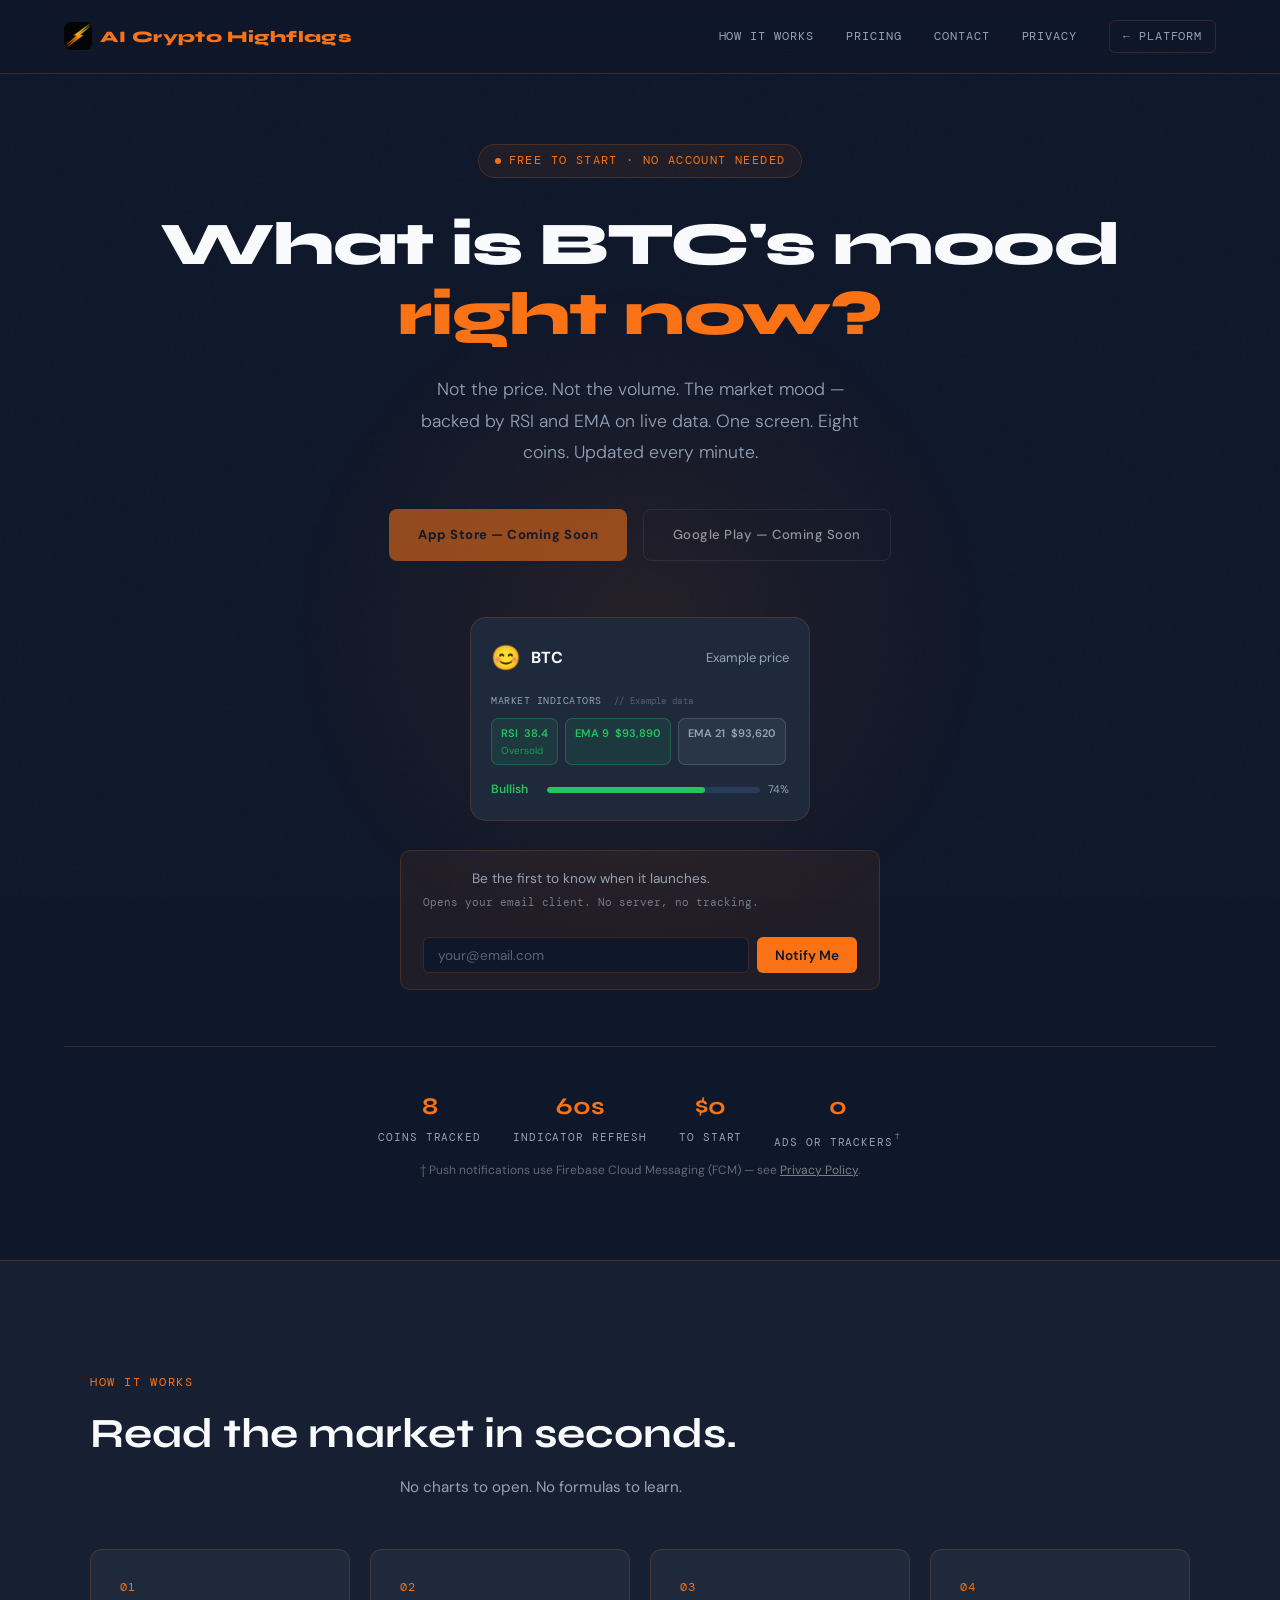
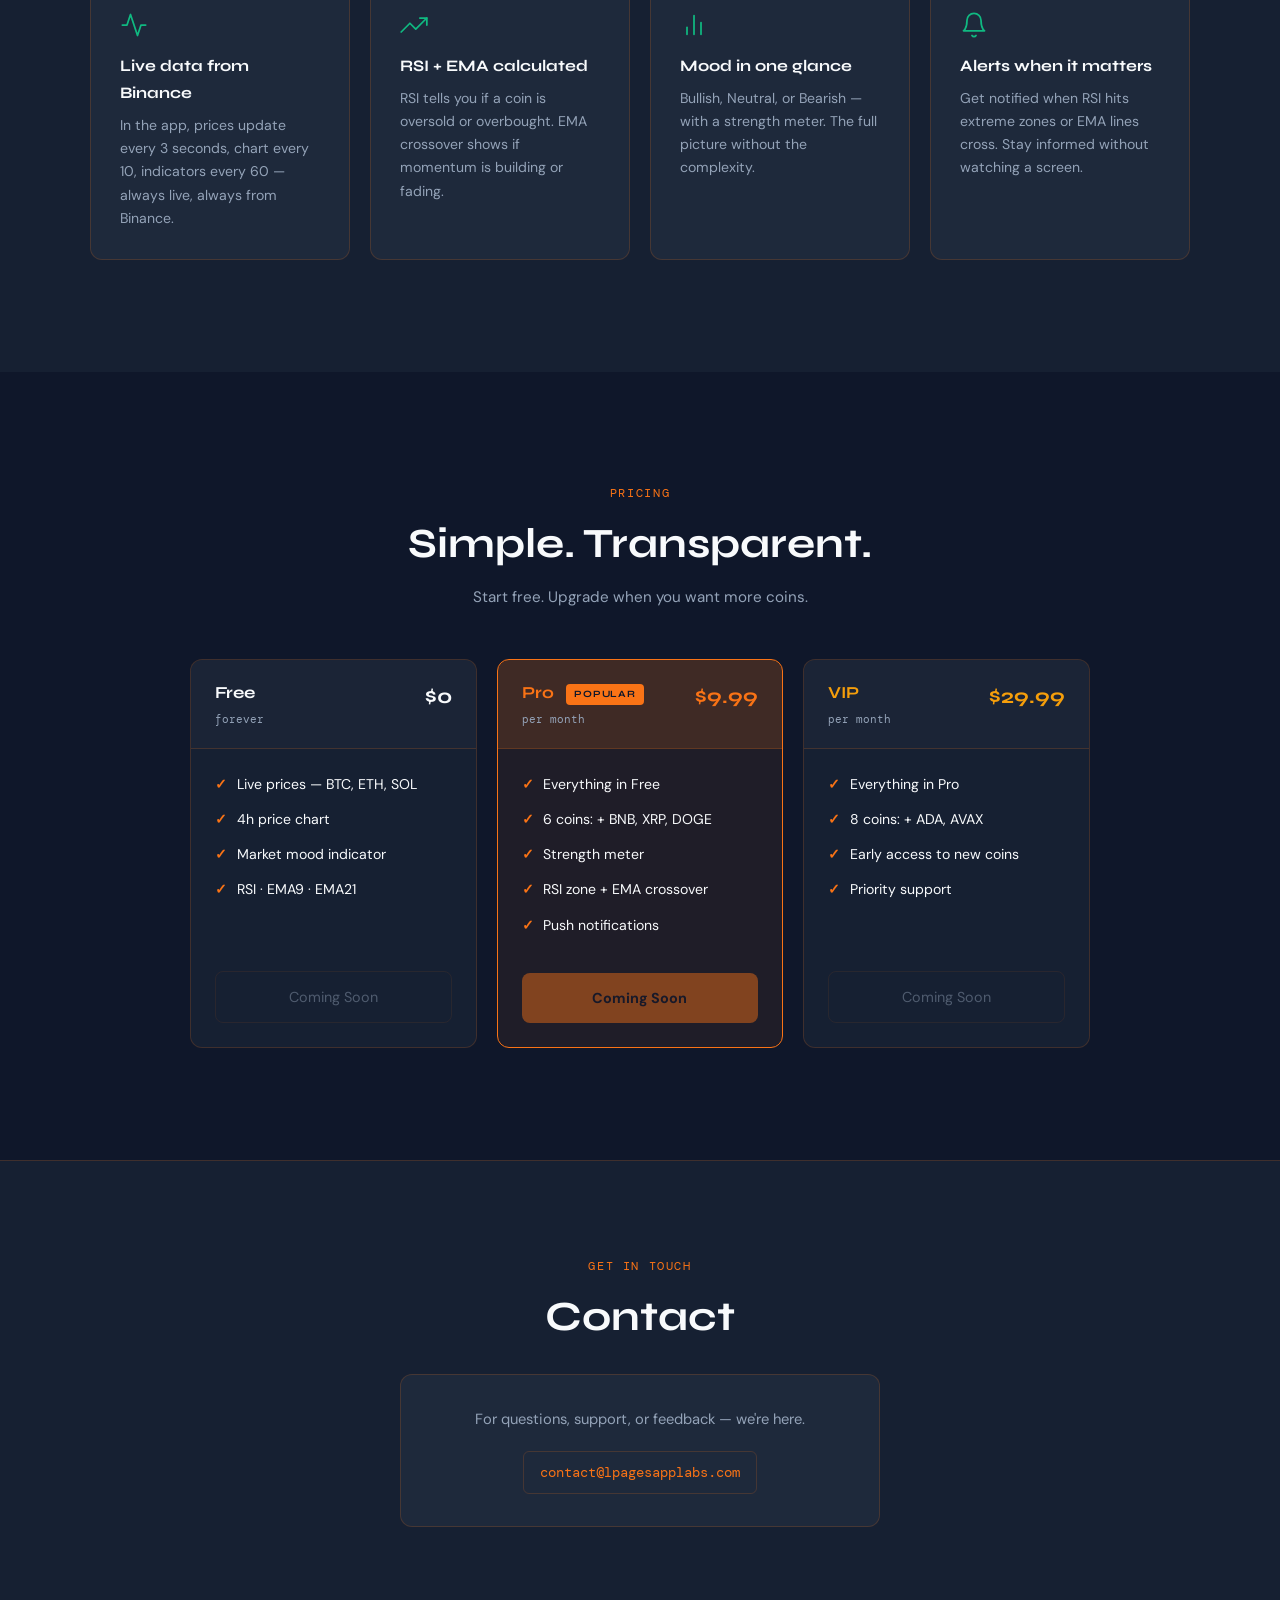
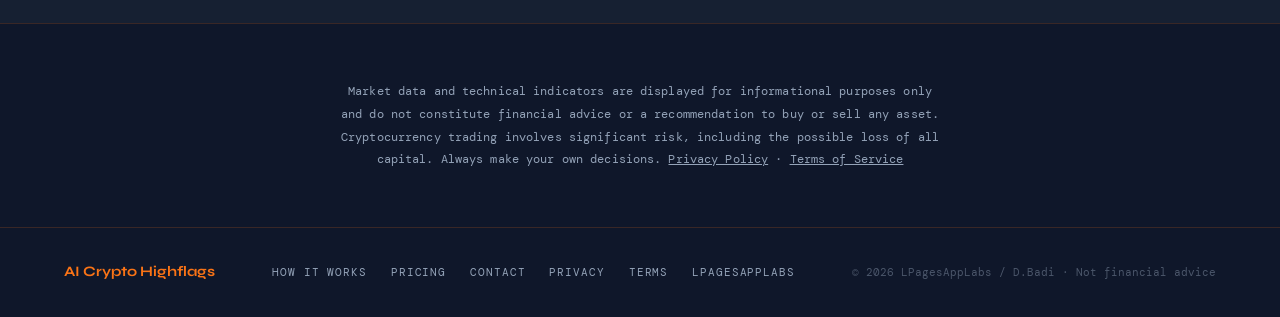
==== commit 88af3d5d: "Add files via upload" ====
--- a/index.html
+++ b/index.html
@@ -1,396 +1,33 @@
 <!DOCTYPE html>
+<!-- LPagesAppLabs Platform v1.0 · AI Crypto Highflags · contact@lpagesapplabs.com -->
 <html lang="en">
 <head>
   <meta charset="UTF-8" />
   <meta name="viewport" content="width=device-width, initial-scale=1.0"/>
+  <meta name="color-scheme" content="dark">
   <title>AI Crypto Highflags — The pulse of crypto, visualized.</title>
   <meta name="description" content="Real-time cryptocurrency market indicators. RSI, EMA crossover, and market mood for BTC, ETH, SOL and more. Not financial advice.">
   <meta name="robots" content="index, follow">
-  <link rel="icon" href="https://lpagesapplabs.com/favicon.ico" sizes="any">
   <link rel="icon" href="https://lpagesapplabs.com/logo.svg" type="image/svg+xml">
   <link rel="canonical" href="https://ai.lpagesapplabs.com/" />
   <meta property="og:title" content="AI Crypto Highflags — The pulse of crypto, visualized." />
   <meta property="og:description" content="Real-time cryptocurrency market indicators. RSI, EMA crossover, and market mood. Not financial advice." />
   <meta property="og:url" content="https://ai.lpagesapplabs.com/" />
   <meta property="og:type" content="website" />
-  <meta property="og:image" content="https://ai.lpagesapplabs.com/icon.png" />
+  <meta property="og:image" content="https://lpagesapplabs.com/og-image.png" />
+  <meta property="og:image:width" content="1200" />
+  <meta property="og:image:height" content="630" />
+  <meta name="twitter:card" content="summary_large_image" />
+  <meta name="twitter:title" content="AI Crypto Highflags — The pulse of crypto, visualized." />
+  <meta name="twitter:description" content="Real-time cryptocurrency market indicators. RSI, EMA crossover, and market mood. Not financial advice." />
+  <meta name="twitter:image" content="https://lpagesapplabs.com/og-image.png" />
   <meta name="theme-color" content="#0F172A" />
-  <link rel="preconnect" href="https://fonts.bunny.net">
+  <link rel="preconnect" href="https://fonts.bunny.net" crossorigin>
   <link href="https://fonts.bunny.net/css2?family=Syne:wght@400;600;700;800&family=DM+Mono:wght@300;400;500&family=DM+Sans:wght@300;400;500&display=swap" rel="stylesheet">
-  <style>
-    *, *::before, *::after { box-sizing: border-box; margin: 0; padding: 0; }
-    :root {
-      --bg: #0F172A; --bg2: #111827;
-      --surface: #1E293B; --surface2: #162032;
-      --orange: #f97316;
-      --orange-glow: rgba(249,115,22,0.15);
-      --orange-glow2: rgba(249,115,22,0.07);
-      --cyan: #22D3EE;
-      --green: #22c55e; --muted: #94A3B8;
-      --white: #F8FAFC;
-      --border: rgba(249,115,22,0.18);
-    }
-    html { scroll-behavior: smooth; }
-    body {
-      background: var(--bg); color: var(--white);
-      font-family: 'DM Sans', sans-serif;
-      font-size: 16px; line-height: 1.7; overflow-x: hidden;
-    }
-    body::before {
-      content: ''; position: fixed; inset: 0;
-      background-image: url("data:image/svg+xml,%3Csvg viewBox='0 0 256 256' xmlns='http://www.w3.org/2000/svg'%3E%3Cfilter id='noise'%3E%3CfeTurbulence type='fractalNoise' baseFrequency='0.9' numOctaves='4' stitchTiles='stitch'/%3E%3C/filter%3E%3Crect width='100%25' height='100%25' filter='url(%23noise)' opacity='0.04'/%3E%3C/svg%3E");
-      pointer-events: none; z-index: 0; opacity: 0.4;
-    }
-    section { position: relative; z-index: 1; }
-
-    /* NAV */
-    nav {
-      position: fixed; top: 0; left: 0; right: 0; z-index: 100;
-      display: flex; justify-content: space-between; align-items: center;
-      padding: 1.25rem 5%;
-      background: rgba(15,23,42,0.88);
-      backdrop-filter: blur(18px);
-      border-bottom: 1px solid var(--border);
-    }
-    .nav-logo {
-      font-family: 'Syne', sans-serif; font-weight: 800;
-      font-size: 1rem; letter-spacing: 0.02em;
-      color: var(--white); display: flex; align-items: center; gap: 0.5rem;
-      text-decoration: none; flex-shrink: 0;
-    }
-    .nav-logo span { color: var(--orange); }
-    .nav-logo img { width: 28px; height: 28px; border-radius: 7px; flex-shrink: 0; }
-    .nav-right { display: flex; align-items: center; gap: 2rem; }
-    .nav-links { display: flex; gap: 2rem; }
-    .nav-links a {
-      font-family: 'DM Mono', monospace; font-size: 0.75rem;
-      color: var(--muted); text-decoration: none;
-      letter-spacing: 0.08em; text-transform: uppercase; transition: color 0.2s;
-    }
-    .nav-links a:hover { color: var(--orange); }
-    .nav-platform {
-      font-family: 'DM Mono', monospace; font-size: 0.72rem;
-      color: var(--muted); text-decoration: none;
-      letter-spacing: 0.08em; text-transform: uppercase;
-      border: 1px solid var(--border); padding: 0.35rem 0.8rem;
-      border-radius: 6px; transition: all 0.2s; white-space: nowrap;
-    }
-    .nav-platform:hover { color: var(--cyan); border-color: rgba(34,211,238,0.3); }
-
-    /* HERO */
-    #hero {
-      min-height: 100vh;
-      display: flex; flex-direction: column;
-      align-items: center; justify-content: center;
-      text-align: center; padding: 9rem 5% 5rem; overflow: hidden;
-    }
-    .hero-glow {
-      position: absolute; width: 700px; height: 700px; border-radius: 50%;
-      background: radial-gradient(circle, rgba(249,115,22,0.09) 0%, transparent 70%);
-      top: 50%; left: 50%; transform: translate(-50%, -50%);
-      pointer-events: none; animation: pulse-glow 6s ease-in-out infinite;
-    }
-    @keyframes pulse-glow {
-      0%, 100% { opacity: 0.7; transform: translate(-50%,-50%) scale(1); }
-      50% { opacity: 1; transform: translate(-50%,-50%) scale(1.08); }
-    }
-    .hero-badge {
-      display: inline-flex; align-items: center; gap: 0.5rem;
-      font-family: 'DM Mono', monospace; font-size: 0.72rem;
-      letter-spacing: 0.12em; text-transform: uppercase;
-      color: var(--orange); background: var(--orange-glow2);
-      border: 1px solid var(--border);
-      padding: 0.4rem 1rem; border-radius: 999px;
-      margin-bottom: 2rem; animation: fadeUp 0.6s ease both;
-    }
-    .badge-dot {
-      width: 6px; height: 6px; border-radius: 50%;
-      background: var(--orange); animation: blink 2s ease infinite; flex-shrink: 0;
-    }
-    @keyframes blink { 0%,100%{opacity:1} 50%{opacity:0.3} }
-    h1 {
-      font-family: 'Syne', sans-serif; font-weight: 800;
-      font-size: clamp(2rem, 5vw, 3.8rem);
-      line-height: 1.15; letter-spacing: -0.02em;
-      margin-bottom: 1.5rem; animation: fadeUp 0.7s 0.1s ease both;
-    }
-    h1 .accent { color: var(--orange); }
-    .hero-sub {
-      font-size: clamp(0.95rem, 2vw, 1.1rem); color: var(--muted);
-      max-width: 460px; margin: 0 auto 2.5rem; font-weight: 300;
-      animation: fadeUp 0.7s 0.2s ease both; line-height: 1.8;
-    }
-    .btn-group {
-      display: flex; gap: 1rem; flex-wrap: wrap; justify-content: center;
-      animation: fadeUp 0.7s 0.3s ease both;
-    }
-    .btn {
-      display: inline-flex; align-items: center; justify-content: center; gap: 0.6rem;
-      padding: 0.85rem 1.8rem; border-radius: 8px;
-      font-family: 'DM Sans', sans-serif; font-size: 0.95rem;
-      font-weight: 500; text-decoration: none; cursor: pointer; transition: all 0.2s;
-      white-space: nowrap;
-    }
-    .btn-primary { background: var(--orange); color: #0F172A; border: none; font-weight: 700; }
-    .btn-primary:hover { opacity: 0.9; transform: translateY(-2px); box-shadow: 0 8px 30px rgba(249,115,22,0.35); }
-    .btn-secondary { background: transparent; color: var(--white); border: 1px solid rgba(255,255,255,0.15); }
-    .btn-secondary:hover { border-color: var(--orange); color: var(--orange); transform: translateY(-2px); }
-    .btn-soon { opacity: 0.55; cursor: default; pointer-events: none; font-size: 0.82rem; letter-spacing: 0.04em; }
-
-    /* MOCK CARD */
-    .mock-wrap { animation: fadeUp 0.7s 0.4s ease both; margin-top: 3.5rem; width: 100%; }
-    .mock {
-      max-width: 340px; width: 100%; margin: 0 auto;
-      background: var(--surface); border: 1px solid var(--border);
-      border-radius: 16px; padding: 20px; text-align: left;
-    }
-    .mock-header { display: flex; align-items: center; gap: 10px; margin-bottom: 14px; }
-    .mock-icon { font-size: 24px; flex-shrink: 0; }
-    .mock-coin { font-size: 16px; font-weight: 700; }
-    .mock-price { margin-left: auto; font-size: 13px; color: var(--muted); }
-    .mock-label { font-family: 'DM Mono', monospace; font-size: 10px; color: var(--muted); margin-bottom: 8px; letter-spacing: 0.5px; text-transform: uppercase; }
-    .chips { display: flex; gap: 7px; flex-wrap: wrap; margin-bottom: 14px; }
-    .chip { padding: 5px 9px; border-radius: 7px; font-size: 11px; font-weight: 600; }
-    .chip-sub { font-size: 10px; color: inherit; opacity: 0.7; display: block; font-weight: 400; }
-    .chip-green { background: rgba(34,197,94,0.1); border: 1px solid rgba(34,197,94,0.3); color: var(--green); }
-    .chip-grey  { background: rgba(148,163,184,0.1); border: 1px solid rgba(148,163,184,0.25); color: var(--muted); }
-    .bar-row { display: flex; align-items: center; gap: 8px; }
-    .bar-label { font-size: 12px; color: var(--green); font-weight: 600; min-width: 48px; }
-    .bar-track { flex: 1; height: 6px; background: #2a3a5a; border-radius: 4px; overflow: hidden; }
-    .bar-fill { height: 100%; background: var(--green); border-radius: 4px; }
-    .bar-pct { font-size: 11px; color: var(--muted); }
-
-    .hero-stat-bar {
-      display: flex; gap: 2rem; flex-wrap: wrap; justify-content: center;
-      margin-top: 3.5rem; padding-top: 2.5rem;
-      border-top: 1px solid var(--border);
-      animation: fadeUp 0.7s 0.5s ease both; width: 100%;
-    }
-    .stat { text-align: center; }
-    .stat-num { font-family: 'Syne', sans-serif; font-size: 1.5rem; font-weight: 700; color: var(--orange); }
-    .stat-label { font-size: 0.7rem; color: var(--muted); font-family: 'DM Mono', monospace; text-transform: uppercase; letter-spacing: 0.08em; }
-
-    @keyframes fadeUp {
-      from { opacity: 0; transform: translateY(24px); }
-      to   { opacity: 1; transform: translateY(0); }
-    }
-
-    /* SECTION COMMON */
-    .section-label {
-      font-family: 'DM Mono', monospace; font-size: 0.72rem;
-      letter-spacing: 0.14em; text-transform: uppercase;
-      color: var(--orange); margin-bottom: 1rem;
-    }
-    .section-title {
-      font-family: 'Syne', sans-serif;
-      font-size: clamp(1.7rem, 4vw, 2.6rem);
-      font-weight: 700; line-height: 1.2; margin-bottom: 1rem;
-    }
-    .section-sub { color: var(--muted); font-size: 0.95rem; max-width: 480px; }
-
-    /* HOW IT WORKS */
-    #how {
-      padding: 7rem 5%;
-      background: var(--surface2);
-      border-top: 1px solid var(--border);
-    }
-    .how-inner { max-width: 1100px; margin: 0 auto; }
-    .how-header { margin-bottom: 3rem; }
-    .how-grid {
-      display: grid;
-      grid-template-columns: repeat(auto-fit, minmax(220px, 1fr));
-      gap: 1.25rem;
-    }
-    .how-card {
-      background: var(--surface); border: 1px solid var(--border);
-      border-radius: 12px; padding: 1.8rem;
-    }
-    .how-num {
-      font-family: 'DM Mono', monospace; font-size: 0.72rem;
-      color: var(--orange); letter-spacing: 0.1em; margin-bottom: 0.8rem;
-    }
-    .how-icon { font-size: 1.8rem; margin-bottom: 0.8rem; }
-    .how-title { font-family: 'Syne', sans-serif; font-size: 1rem; font-weight: 700; margin-bottom: 0.5rem; }
-    .how-desc { font-size: 0.88rem; color: var(--muted); line-height: 1.65; }
-
-    /* PRICING */
-    #pricing { padding: 7rem 5%; }
-    .pricing-inner { max-width: 900px; margin: 0 auto; }
-    .pricing-header { text-align: center; margin-bottom: 3rem; }
-    .tiers { display: grid; grid-template-columns: repeat(auto-fit, minmax(220px, 1fr)); gap: 1.25rem; }
-    .tier { border: 1px solid var(--border); border-radius: 12px; overflow: hidden; background: var(--surface2); display: flex; flex-direction: column; }
-    .tier.highlight { border-color: var(--orange); background: var(--orange-glow2); }
-    .tier-head {
-      padding: 1.2rem 1.5rem; background: rgba(255,255,255,0.02);
-      display: flex; justify-content: space-between; align-items: flex-start;
-      border-bottom: 1px solid var(--border);
-    }
-    .tier.highlight .tier-head { background: var(--orange-glow); }
-    .tier-badge {
-      display: inline-block; font-size: 0.6rem; font-weight: 700;
-      letter-spacing: 0.1em; text-transform: uppercase;
-      background: var(--orange); color: #0F172A;
-      padding: 0.15rem 0.5rem; border-radius: 4px; margin-left: 8px;
-      vertical-align: middle;
-    }
-    .tier-name { font-family: 'Syne', sans-serif; font-size: 1.05rem; font-weight: 700; }
-    .tier-price { font-family: 'Syne', sans-serif; font-size: 1.3rem; font-weight: 700; text-align: right; }
-    .tier-period { font-family: 'DM Mono', monospace; font-size: 0.7rem; color: var(--muted); }
-    .tier-body { padding: 1.5rem; flex: 1; }
-    .tier-feature { display: flex; gap: 0.6rem; font-size: 0.88rem; margin-bottom: 0.7rem; align-items: flex-start; }
-    .tier-check { color: var(--orange); flex-shrink: 0; font-weight: 700; }
-    .tier-cta { padding: 0 1.5rem 1.5rem; }
-    .tier-btn {
-      display: block; width: 100%;
-      background: var(--orange); color: #0F172A;
-      font-family: 'DM Sans', sans-serif; font-size: 0.9rem; font-weight: 700;
-      text-align: center; padding: 0.8rem; border-radius: 8px;
-      text-decoration: none; transition: opacity 0.2s;
-    }
-    .tier-btn:hover { opacity: 0.88; }
-    .tier-btn-outline {
-      display: block; width: 100%;
-      background: transparent; color: var(--muted);
-      font-family: 'DM Sans', sans-serif; font-size: 0.9rem;
-      text-align: center; padding: 0.8rem; border-radius: 8px;
-      text-decoration: none; border: 1px solid var(--border); transition: all 0.2s;
-    }
-    .tier-btn-outline:hover { border-color: var(--orange); color: var(--orange); }
-    .tier-btn-soon { opacity: 0.45; cursor: default; pointer-events: none; }
-
-    /* CONTACT */
-    #contact {
-      padding: 6rem 5%;
-      background: var(--surface2);
-      border-top: 1px solid var(--border);
-      text-align: center;
-    }
-    .contact-box {
-      max-width: 480px; margin: 2rem auto 0;
-      background: var(--surface); border: 1px solid var(--border);
-      border-radius: 12px; padding: 2rem;
-    }
-    .contact-box p { color: var(--muted); font-size: 0.92rem; margin-bottom: 1.2rem; }
-    .contact-email {
-      display: inline-block;
-      font-family: 'DM Mono', monospace; font-size: 0.9rem;
-      color: var(--orange); text-decoration: none;
-      padding: 0.5rem 1rem;
-      border: 1px solid var(--border); border-radius: 6px;
-      transition: border-color 0.2s; word-break: break-all;
-    }
-    .contact-email:hover { border-color: var(--orange); }
-
-    /* DISCLAIMER */
-    #disclaimer {
-      padding: 3.5rem 5%;
-      border-top: 1px solid var(--border);
-      text-align: center;
-    }
-    #disclaimer p {
-      max-width: 600px; margin: 0 auto;
-      font-family: 'DM Mono', monospace; font-size: 0.75rem;
-      color: var(--muted); line-height: 1.9; letter-spacing: 0.01em;
-    }
-    #disclaimer a { color: var(--muted); text-decoration: underline; }
-    #disclaimer a:hover { color: var(--white); }
-
-    /* FOOTER */
-    footer {
-      padding: 2rem 5%;
-      border-top: 1px solid var(--border);
-      display: flex; justify-content: space-between; align-items: center;
-      flex-wrap: wrap; gap: 1rem; position: relative; z-index: 1;
-    }
-    .footer-brand {
-      font-family: 'Syne', sans-serif; font-weight: 700; font-size: 0.9rem;
-      color: var(--orange); text-decoration: none;
-    }
-    .footer-links { display: flex; gap: 1.5rem; flex-wrap: wrap; }
-    .footer-links a {
-      font-family: 'DM Mono', monospace; font-size: 0.7rem;
-      letter-spacing: 0.08em; text-transform: uppercase;
-      color: var(--muted); text-decoration: none; transition: color 0.2s;
-    }
-    .footer-links a:hover { color: var(--orange); }
-    .footer-copy { font-family: 'DM Mono', monospace; font-size: 0.7rem; color: var(--muted); opacity: 0.45; }
-
-    /* NOTIFY FORM */
-    .notify-strip {
-      display: flex; align-items: center; gap: 1.5rem; flex-wrap: wrap;
-      background: var(--orange-glow2); border: 1px solid var(--border);
-      border-radius: 10px; padding: 1rem 1.4rem; margin-top: 1.8rem;
-      animation: fadeUp 0.7s 0.45s ease both; max-width: 480px;
-    }
-    .notify-strip p { font-size: 0.85rem; color: var(--muted); margin: 0; white-space: nowrap; }
-    .notify-form { display: flex; gap: 0.5rem; flex: 1; min-width: 200px; }
-    .notify-form input[type="email"] {
-      flex: 1; background: var(--bg); border: 1px solid var(--border);
-      border-radius: 6px; padding: 0.55rem 0.85rem;
-      font-family: 'DM Sans', sans-serif; font-size: 0.85rem; color: var(--white);
-      outline: none; transition: border-color 0.2s;
-    }
-    .notify-form input[type="email"]::placeholder { color: var(--muted); opacity: 0.55; }
-    .notify-form input[type="email"]:focus { border-color: var(--orange); }
-    .notify-form button {
-      background: var(--orange); color: #0F172A; border: none; border-radius: 6px;
-      padding: 0.55rem 1.1rem; font-family: 'DM Sans', sans-serif; font-size: 0.85rem;
-      font-weight: 600; cursor: pointer; transition: opacity 0.2s; white-space: nowrap;
-    }
-    .notify-form button:hover { opacity: 0.88; }
-
-    /* REVEAL */
-    .reveal { opacity: 0; transform: translateY(20px); transition: opacity 0.7s ease, transform 0.7s ease; }
-    .reveal.visible { opacity: 1; transform: none; }
-
-    /* MOBILE NAV */
-    .nav-hamburger { display: none; flex-direction: column; gap: 5px; cursor: pointer; padding: 4px; background: none; border: none; flex-shrink: 0; }
-    .nav-hamburger span { display: block; width: 22px; height: 2px; background: var(--muted); border-radius: 2px; }
-    .nav-mobile { display: none; flex-direction: column; background: rgba(15,23,42,0.97); border-top: 1px solid var(--border); padding: 0.5rem 5%; }
-    .nav-mobile a { font-family: 'DM Mono', monospace; font-size: 0.85rem; color: var(--muted); text-decoration: none; letter-spacing: 0.08em; text-transform: uppercase; padding: 0.85rem 0; border-bottom: 1px solid rgba(255,255,255,0.04); transition: color 0.2s; }
-    .nav-mobile a:last-child { border-bottom: none; }
-    .nav-mobile a:hover { color: var(--orange); }
-    .nav-mobile.open { display: flex; }
-
-    /* ── MOBILE ── */
-    @media (max-width: 768px) {
-      .nav-links, .nav-platform { display: none; }
-      .nav-hamburger { display: flex; }
-
-      #hero { padding: 6rem 5% 3.5rem; }
-      h1 { font-size: clamp(1.8rem, 8vw, 2.4rem); }
-      .hero-sub { font-size: 0.95rem; }
-      .btn-group { flex-direction: column; align-items: center; }
-      .btn { width: 100%; max-width: 300px; }
-
-      .mock { padding: 16px; }
-      .chips { gap: 6px; }
-
-      .hero-stat-bar { gap: 1.2rem; margin-top: 2.5rem; padding-top: 2rem; }
-      .stat-num { font-size: 1.3rem; }
-
-      #how { padding: 4rem 5%; }
-      .how-grid { grid-template-columns: 1fr; }
-
-      #pricing { padding: 4rem 5%; }
-      .tiers { grid-template-columns: 1fr; }
-
-      #contact { padding: 4rem 5%; }
-      .contact-box { padding: 1.5rem; }
-
-      footer { flex-direction: column; text-align: center; align-items: center; }
-      .footer-links { justify-content: center; gap: 1rem; }
-    }
-
-    @media (max-width: 380px) {
-      h1 { font-size: 1.75rem; }
-      .hero-badge { font-size: 0.65rem; padding: 0.35rem 0.8rem; }
-      .stat-num { font-size: 1.1rem; }
-      .hero-stat-bar { gap: 1rem; }
-    }
-  </style>
+  <link rel="stylesheet" href="styles.css">
 </head>
 <body>
+<a class="skip-link" href="#main-content">Skip to main content</a>
 
 <nav>
   <a href="#hero" class="nav-logo">
@@ -405,19 +42,20 @@
     </div>
     <a href="https://lpagesapplabs.com" class="nav-platform" rel="noopener noreferrer">← Platform</a>
   </div>
-  <button class="nav-hamburger" id="hamburger" aria-label="Open menu">
+  <button class="nav-hamburger" id="hamburger" aria-label="Open menu" aria-expanded="false" aria-controls="navMobile">
     <span></span><span></span><span></span>
   </button>
 </nav>
 <div class="nav-mobile" id="navMobile">
-  <a href="#how" onclick="closeMenu()">How it works</a>
-  <a href="#pricing" onclick="closeMenu()">Pricing</a>
-  <a href="#contact" onclick="closeMenu()">Contact</a>
-  <a href="privacy.html" onclick="closeMenu()">Privacy</a>
-  <a href="terms.html" onclick="closeMenu()">Terms</a>
-  <a href="https://lpagesapplabs.com" onclick="closeMenu()">← Platform</a>
+  <a href="#how">How it works</a>
+  <a href="#pricing">Pricing</a>
+  <a href="#contact">Contact</a>
+  <a href="privacy.html">Privacy</a>
+  <a href="terms.html">Terms</a>
+  <a href="https://lpagesapplabs.com" rel="noopener noreferrer">← Platform</a>
 </div>
 
+<main id="main-content">
 <!-- HERO -->
 <section id="hero">
   <div class="hero-glow"></div>
@@ -439,9 +77,9 @@
       <div class="mock-header">
         <span class="mock-icon">😊</span>
         <span class="mock-coin">BTC</span>
-        <span class="mock-price">$94,210.00</span>
-      </div>
-      <div class="mock-label">Market Indicators</div>
+        <span class="mock-price">Example price</span>
+      </div>
+      <div class="mock-label">Market Indicators <span class="mock-tag">// Example data</span></div>
       <div class="chips">
         <div class="chip chip-green">
           RSI &nbsp;38.4
@@ -456,25 +94,26 @@
       </div>
       <div class="bar-row">
         <span class="bar-label">Bullish</span>
-        <div class="bar-track"><div class="bar-fill" style="width:74%"></div></div>
+        <div class="bar-track"><div class="bar-fill bar-fill-74"></div></div>
         <span class="bar-pct">74%</span>
       </div>
     </div>
   </div>
 
   <div class="notify-strip">
-    <p>Be the first to know when it launches.</p>
-    <form class="notify-form" data-product="AI Crypto Highflags" onsubmit="notifyMe(this,event)">
-      <input type="email" placeholder="your@email.com" required autocomplete="email">
+    <p>Be the first to know when it launches.<br><span class="notify-sub">Opens your email client. No server, no tracking.</span></p>
+    <form class="notify-form" data-product="AI Crypto Highflags">
+      <input type="email" placeholder="your@email.com" required autocomplete="email" aria-label="Email address">
       <button type="submit">Notify Me</button>
     </form>
   </div>
   <div class="hero-stat-bar">
     <div class="stat"><div class="stat-num">8</div><div class="stat-label">Coins tracked</div></div>
-    <div class="stat"><div class="stat-num">60s</div><div class="stat-label">Signal refresh</div></div>
+    <div class="stat"><div class="stat-num">60s</div><div class="stat-label">Indicator refresh</div></div>
     <div class="stat"><div class="stat-num">$0</div><div class="stat-label">To start</div></div>
-    <div class="stat"><div class="stat-num">0</div><div class="stat-label">Data collected</div></div>
-  </div>
+    <div class="stat"><div class="stat-num">0</div><div class="stat-label">Ads or Trackers<span class="stat-footnote">†</span></div></div>
+  </div>
+  <p class="stat-footnote-text">† Push notifications use Firebase Cloud Messaging (FCM) — see <a href="privacy.html">Privacy Policy</a>.</p>
 </section>
 
 <!-- HOW IT WORKS -->
@@ -488,25 +127,25 @@
     <div class="how-grid">
       <div class="how-card reveal">
         <div class="how-num">01</div>
-        <div class="how-icon">📡</div>
+        <div class="how-icon"><svg width="28" height="28" viewBox="0 0 24 24" fill="none" stroke="#10B981" stroke-width="1.5" stroke-linecap="round" stroke-linejoin="round" aria-hidden="true"><polyline points="22 12 18 12 15 21 9 3 6 12 2 12"/></svg></div>
         <div class="how-title">Live data from Binance</div>
-        <div class="how-desc">Prices update every 3 seconds. Chart every 10. Signal every 60. Always fresh, always from the source.</div>
+        <div class="how-desc">In the app, prices update every 3 seconds, chart every 10, indicators every 60 — always live, always from Binance.</div>
       </div>
       <div class="how-card reveal">
         <div class="how-num">02</div>
-        <div class="how-icon">🔢</div>
+        <div class="how-icon"><svg width="28" height="28" viewBox="0 0 24 24" fill="none" stroke="#10B981" stroke-width="1.5" stroke-linecap="round" stroke-linejoin="round" aria-hidden="true"><polyline points="23 6 13.5 15.5 8.5 10.5 1 18"/><polyline points="17 6 23 6 23 12"/></svg></div>
         <div class="how-title">RSI + EMA calculated</div>
         <div class="how-desc">RSI tells you if a coin is oversold or overbought. EMA crossover shows if momentum is building or fading.</div>
       </div>
       <div class="how-card reveal">
         <div class="how-num">03</div>
-        <div class="how-icon">😊</div>
+        <div class="how-icon"><svg width="28" height="28" viewBox="0 0 24 24" fill="none" stroke="#10B981" stroke-width="1.5" stroke-linecap="round" stroke-linejoin="round" aria-hidden="true"><line x1="18" y1="20" x2="18" y2="10"/><line x1="12" y1="20" x2="12" y2="4"/><line x1="6" y1="20" x2="6" y2="14"/></svg></div>
         <div class="how-title">Mood in one glance</div>
         <div class="how-desc">Bullish, Neutral, or Bearish — with a strength meter. The full picture without the complexity.</div>
       </div>
       <div class="how-card reveal">
         <div class="how-num">04</div>
-        <div class="how-icon">⚡</div>
+        <div class="how-icon"><svg width="28" height="28" viewBox="0 0 24 24" fill="none" stroke="#10B981" stroke-width="1.5" stroke-linecap="round" stroke-linejoin="round" aria-hidden="true"><path d="M18 8A6 6 0 0 0 6 8c0 7-3 9-3 9h18s-3-2-3-9"/><path d="M13.73 21a2 2 0 0 1-3.46 0"/></svg></div>
         <div class="how-title">Alerts when it matters</div>
         <div class="how-desc">Get notified when RSI hits extreme zones or EMA lines cross. Stay informed without watching a screen.</div>
       </div>
@@ -520,7 +159,7 @@
     <div class="pricing-header reveal">
       <div class="section-label">Pricing</div>
       <h2 class="section-title">Simple. Transparent.</h2>
-      <p class="section-sub" style="margin:0 auto;">Start free. Upgrade when you want more coins.</p>
+      <p class="section-sub">Start free. Upgrade when you want more coins.</p>
     </div>
     <div class="tiers reveal">
 
@@ -528,7 +167,7 @@
         <div class="tier-head">
           <div>
             <div class="tier-name">Free</div>
-            <div class="tier-period" style="margin-top:2px;">forever</div>
+            <div class="tier-period">forever</div>
           </div>
           <div class="tier-price">$0</div>
         </div>
@@ -546,15 +185,15 @@
       <div class="tier highlight">
         <div class="tier-head">
           <div>
-            <div class="tier-name" style="color:var(--orange);">Pro <span class="tier-badge">Popular</span></div>
-            <div class="tier-period" style="margin-top:2px;">per month</div>
+            <div class="tier-name">Pro <span class="tier-badge">Popular</span></div>
+            <div class="tier-period">per month</div>
           </div>
-          <div class="tier-price" style="color:var(--orange);">$9.99</div>
+          <div class="tier-price">$9.99</div>
         </div>
         <div class="tier-body">
           <div class="tier-feature"><span class="tier-check">✓</span> Everything in Free</div>
           <div class="tier-feature"><span class="tier-check">✓</span> 6 coins: + BNB, XRP, DOGE</div>
-          <div class="tier-feature"><span class="tier-check">✓</span> Signal strength meter</div>
+          <div class="tier-feature"><span class="tier-check">✓</span> Strength meter</div>
           <div class="tier-feature"><span class="tier-check">✓</span> RSI zone + EMA crossover</div>
           <div class="tier-feature"><span class="tier-check">✓</span> Push notifications</div>
         </div>
@@ -566,10 +205,10 @@
       <div class="tier">
         <div class="tier-head">
           <div>
-            <div class="tier-name" style="color:#f59e0b;">VIP</div>
-            <div class="tier-period" style="margin-top:2px;">per month</div>
+            <div class="tier-name tier-name-vip">VIP</div>
+            <div class="tier-period">per month</div>
           </div>
-          <div class="tier-price" style="color:#f59e0b;">$29.99</div>
+          <div class="tier-price tier-price-vip">$29.99</div>
         </div>
         <div class="tier-body">
           <div class="tier-feature"><span class="tier-check">✓</span> Everything in Pro</div>
@@ -609,6 +248,8 @@
   </p>
 </section>
 
+</main>
+
 <footer>
   <a href="#hero" class="footer-brand">AI Crypto Highflags</a>
   <div class="footer-links">
@@ -622,17 +263,6 @@
   <div class="footer-copy">© 2026 LPagesAppLabs / D.Badi · Not financial advice</div>
 </footer>
 
-<script>
-  function notifyMe(f,e){e.preventDefault();var em=f.querySelector('input').value;var p=f.dataset.product;window.location='mailto:contact@lpagesapplabs.com?subject=Launch+notification:+'+encodeURIComponent(p)+'&body=Please+add+'+encodeURIComponent(em)+'+to+the+launch+list+for+'+encodeURIComponent(p)+'.';}
-  const observer = new IntersectionObserver((entries) => {
-    entries.forEach(e => { if (e.isIntersecting) { e.target.classList.add('visible'); observer.unobserve(e.target); } });
-  }, { threshold: 0.12 });
-  document.querySelectorAll('.reveal').forEach(el => observer.observe(el));
-
-  const hamburger = document.getElementById('hamburger');
-  const navMobile = document.getElementById('navMobile');
-  hamburger.addEventListener('click', () => navMobile.classList.toggle('open'));
-  function closeMenu() { navMobile.classList.remove('open'); }
-</script>
+<script src="main.js" defer></script>
 </body>
 </html>
--- a/styles.css
+++ b/styles.css
@@ -0,0 +1,424 @@
+
+    *, *::before, *::after { box-sizing: border-box; margin: 0; padding: 0; }
+    :root {
+      --bg: #0F172A; --bg2: #111827;
+      --surface: #1E293B; --surface2: #162032;
+      --orange: #f97316;
+      --orange-glow: rgba(249,115,22,0.15);
+      --orange-glow2: rgba(249,115,22,0.07);
+      --cyan: #22D3EE;
+      --green: #22c55e; --muted: #94A3B8;
+      --white: #F8FAFC;
+      --border: rgba(249,115,22,0.18);
+    }
+    html { scroll-behavior: smooth; }
+    body {
+      background: var(--bg); color: var(--white);
+      font-family: 'DM Sans', sans-serif;
+      font-size: 16px; line-height: 1.7; overflow-x: hidden;
+    }
+    body::before {
+      content: ''; position: fixed; inset: 0;
+      background-image: url("data:image/svg+xml,%3Csvg viewBox='0 0 256 256' xmlns='http://www.w3.org/2000/svg'%3E%3Cfilter id='noise'%3E%3CfeTurbulence type='fractalNoise' baseFrequency='0.9' numOctaves='4' stitchTiles='stitch'/%3E%3C/filter%3E%3Crect width='100%25' height='100%25' filter='url(%23noise)' opacity='0.04'/%3E%3C/svg%3E");
+      pointer-events: none; z-index: 0; opacity: 0.4;
+    }
+    section { position: relative; z-index: 1; }
+
+    /* NAV */
+    nav {
+      position: fixed; top: 0; left: 0; right: 0; z-index: 100;
+      display: flex; justify-content: space-between; align-items: center;
+      padding: 1.25rem 5%;
+      background: rgba(15,23,42,0.88);
+      backdrop-filter: blur(18px);
+      border-bottom: 1px solid var(--border);
+    }
+    .nav-logo {
+      font-family: 'Syne', sans-serif; font-weight: 800;
+      font-size: 1rem; letter-spacing: 0.02em;
+      color: var(--white); display: flex; align-items: center; gap: 0.5rem;
+      text-decoration: none; flex-shrink: 0;
+    }
+    .nav-logo span { color: var(--orange); }
+    .nav-logo img { width: 28px; height: 28px; border-radius: 7px; flex-shrink: 0; }
+    .nav-right { display: flex; align-items: center; gap: 2rem; }
+    .nav-links { display: flex; gap: 2rem; }
+    .nav-links a {
+      font-family: 'DM Mono', monospace; font-size: 0.75rem;
+      color: var(--muted); text-decoration: none;
+      letter-spacing: 0.08em; text-transform: uppercase; transition: color 0.2s;
+    }
+    .nav-links a:hover { color: var(--orange); }
+    .nav-platform {
+      font-family: 'DM Mono', monospace; font-size: 0.72rem;
+      color: var(--muted); text-decoration: none;
+      letter-spacing: 0.08em; text-transform: uppercase;
+      border: 1px solid var(--border); padding: 0.35rem 0.8rem;
+      border-radius: 6px; transition: all 0.2s; white-space: nowrap;
+    }
+    .nav-platform:hover { color: var(--cyan); border-color: rgba(34,211,238,0.3); }
+
+    /* HERO */
+    #hero {
+      min-height: 100vh;
+      display: flex; flex-direction: column;
+      align-items: center; justify-content: center;
+      text-align: center; padding: 9rem 5% 5rem; overflow: hidden;
+    }
+    .hero-glow {
+      position: absolute; width: 700px; height: 700px; border-radius: 50%;
+      background: radial-gradient(circle, rgba(249,115,22,0.09) 0%, transparent 70%);
+      top: 50%; left: 50%; transform: translate(-50%, -50%);
+      pointer-events: none; animation: pulse-glow 6s ease-in-out infinite;
+    }
+    @keyframes pulse-glow {
+      0%, 100% { opacity: 0.7; transform: translate(-50%,-50%) scale(1); }
+      50% { opacity: 1; transform: translate(-50%,-50%) scale(1.08); }
+    }
+    .hero-badge {
+      display: inline-flex; align-items: center; gap: 0.5rem;
+      font-family: 'DM Mono', monospace; font-size: 0.72rem;
+      letter-spacing: 0.12em; text-transform: uppercase;
+      color: var(--orange); background: var(--orange-glow2);
+      border: 1px solid var(--border);
+      padding: 0.4rem 1rem; border-radius: 999px;
+      margin-bottom: 2rem; animation: fadeUp 0.6s ease both;
+    }
+    .badge-dot {
+      width: 6px; height: 6px; border-radius: 50%;
+      background: var(--orange); animation: blink 2s ease infinite; flex-shrink: 0;
+    }
+    @keyframes blink { 0%,100%{opacity:1} 50%{opacity:0.3} }
+    h1 {
+      font-family: 'Syne', sans-serif; font-weight: 800;
+      font-size: clamp(2rem, 5vw, 3.8rem);
+      line-height: 1.15; letter-spacing: -0.02em;
+      margin-bottom: 1.5rem; animation: fadeUp 0.7s 0.1s ease both;
+    }
+    h1 .accent { color: var(--orange); }
+    .hero-sub {
+      font-size: clamp(0.95rem, 2vw, 1.1rem); color: var(--muted);
+      max-width: 460px; margin: 0 auto 2.5rem; font-weight: 300;
+      animation: fadeUp 0.7s 0.2s ease both; line-height: 1.8;
+    }
+    .btn-group {
+      display: flex; gap: 1rem; flex-wrap: wrap; justify-content: center;
+      animation: fadeUp 0.7s 0.3s ease both;
+    }
+    .btn {
+      display: inline-flex; align-items: center; justify-content: center; gap: 0.6rem;
+      padding: 0.85rem 1.8rem; border-radius: 8px;
+      font-family: 'DM Sans', sans-serif; font-size: 0.95rem;
+      font-weight: 500; text-decoration: none; cursor: pointer; transition: all 0.2s;
+      white-space: nowrap;
+    }
+    .btn-primary { background: var(--orange); color: #0F172A; border: none; font-weight: 700; }
+    .btn-primary:hover { opacity: 0.9; transform: translateY(-2px); box-shadow: 0 8px 30px rgba(249,115,22,0.35); }
+    .btn-secondary { background: transparent; color: var(--white); border: 1px solid rgba(255,255,255,0.15); }
+    .btn-secondary:hover { border-color: var(--orange); color: var(--orange); transform: translateY(-2px); }
+    .btn-soon { opacity: 0.55; cursor: default; pointer-events: none; font-size: 0.82rem; letter-spacing: 0.04em; }
+
+    /* MOCK CARD */
+    .mock-wrap { animation: fadeUp 0.7s 0.4s ease both; margin-top: 3.5rem; width: 100%; }
+    .mock {
+      max-width: 340px; width: 100%; margin: 0 auto;
+      background: var(--surface); border: 1px solid var(--border);
+      border-radius: 16px; padding: 20px; text-align: left;
+    }
+    .mock-header { display: flex; align-items: center; gap: 10px; margin-bottom: 14px; }
+    .mock-icon { font-size: 24px; flex-shrink: 0; }
+    .mock-coin { font-size: 16px; font-weight: 700; }
+    .mock-price { margin-left: auto; font-size: 13px; color: var(--muted); }
+    .mock-label { font-family: 'DM Mono', monospace; font-size: 10px; color: var(--muted); margin-bottom: 8px; letter-spacing: 0.5px; text-transform: uppercase; }
+    .mock-tag { font-family: 'DM Mono', monospace; font-size: 9px; color: var(--muted); opacity: 0.45; text-transform: none; letter-spacing: 0.03em; margin-left: 6px; }
+    .chips { display: flex; gap: 7px; flex-wrap: wrap; margin-bottom: 14px; }
+    .chip { padding: 5px 9px; border-radius: 7px; font-size: 11px; font-weight: 600; }
+    .chip-sub { font-size: 10px; color: inherit; opacity: 0.7; display: block; font-weight: 400; }
+    .chip-green { background: rgba(34,197,94,0.1); border: 1px solid rgba(34,197,94,0.3); color: var(--green); }
+    .chip-grey  { background: rgba(148,163,184,0.1); border: 1px solid rgba(148,163,184,0.25); color: var(--muted); }
+    .bar-row { display: flex; align-items: center; gap: 8px; }
+    .bar-label { font-size: 12px; color: var(--green); font-weight: 600; min-width: 48px; }
+    .bar-track { flex: 1; height: 6px; background: #2a3a5a; border-radius: 4px; overflow: hidden; }
+    .bar-fill { height: 100%; background: var(--green); border-radius: 4px; }
+    .bar-pct { font-size: 11px; color: var(--muted); }
+
+    .hero-stat-bar {
+      display: flex; gap: 2rem; flex-wrap: wrap; justify-content: center;
+      margin-top: 3.5rem; padding-top: 2.5rem;
+      border-top: 1px solid var(--border);
+      animation: fadeUp 0.7s 0.5s ease both; width: 100%;
+    }
+    .stat { text-align: center; }
+    .stat-num { font-family: 'Syne', sans-serif; font-size: 1.5rem; font-weight: 700; color: var(--orange); }
+    .stat-label { font-size: 0.7rem; color: var(--muted); font-family: 'DM Mono', monospace; text-transform: uppercase; letter-spacing: 0.08em; }
+
+    @keyframes fadeUp {
+      from { opacity: 0; transform: translateY(24px); }
+      to   { opacity: 1; transform: translateY(0); }
+    }
+
+    /* SECTION COMMON */
+    .section-label {
+      font-family: 'DM Mono', monospace; font-size: 0.72rem;
+      letter-spacing: 0.14em; text-transform: uppercase;
+      color: var(--orange); margin-bottom: 1rem;
+    }
+    .section-title {
+      font-family: 'Syne', sans-serif;
+      font-size: clamp(1.7rem, 4vw, 2.6rem);
+      font-weight: 700; line-height: 1.2; margin-bottom: 1rem;
+    }
+    .section-sub { color: var(--muted); font-size: 0.95rem; max-width: 480px; margin: 0 auto; }
+
+    /* HOW IT WORKS */
+    #how {
+      padding: 7rem 5%;
+      background: var(--surface2);
+      border-top: 1px solid var(--border);
+    }
+    .how-inner { max-width: 1100px; margin: 0 auto; }
+    .how-header { margin-bottom: 3rem; }
+    .how-grid {
+      display: grid;
+      grid-template-columns: repeat(auto-fit, minmax(220px, 1fr));
+      gap: 1.25rem;
+    }
+    .how-card {
+      background: var(--surface); border: 1px solid var(--border);
+      border-radius: 12px; padding: 1.8rem;
+    }
+    .how-num {
+      font-family: 'DM Mono', monospace; font-size: 0.72rem;
+      color: var(--orange); letter-spacing: 0.1em; margin-bottom: 0.8rem;
+    }
+    .how-icon { margin-bottom: 0.8rem; display: flex; }
+    .how-title { font-family: 'Syne', sans-serif; font-size: 1rem; font-weight: 700; margin-bottom: 0.5rem; }
+    .how-desc { font-size: 0.88rem; color: var(--muted); line-height: 1.65; }
+
+    /* PRICING */
+    #pricing { padding: 7rem 5%; }
+    .pricing-inner { max-width: 900px; margin: 0 auto; }
+    .pricing-header { text-align: center; margin-bottom: 3rem; }
+    .tiers { display: grid; grid-template-columns: repeat(auto-fit, minmax(220px, 1fr)); gap: 1.25rem; }
+    .tier { border: 1px solid var(--border); border-radius: 12px; overflow: hidden; background: var(--surface2); display: flex; flex-direction: column; }
+    .tier.highlight { border-color: var(--orange); background: var(--orange-glow2); }
+    .tier-head {
+      padding: 1.2rem 1.5rem; background: rgba(255,255,255,0.02);
+      display: flex; justify-content: space-between; align-items: flex-start;
+      border-bottom: 1px solid var(--border);
+    }
+    .tier.highlight .tier-head { background: var(--orange-glow); }
+    .tier-badge {
+      display: inline-block; font-size: 0.6rem; font-weight: 700;
+      letter-spacing: 0.1em; text-transform: uppercase;
+      background: var(--orange); color: #0F172A;
+      padding: 0.15rem 0.5rem; border-radius: 4px; margin-left: 8px;
+      vertical-align: middle;
+    }
+    .tier-name { font-family: 'Syne', sans-serif; font-size: 1.05rem; font-weight: 700; }
+    .tier-price { font-family: 'Syne', sans-serif; font-size: 1.3rem; font-weight: 700; text-align: right; }
+    .tier-period { font-family: 'DM Mono', monospace; font-size: 0.7rem; color: var(--muted); margin-top: 2px; }
+    .tier-body { padding: 1.5rem; flex: 1; }
+    .tier-feature { display: flex; gap: 0.6rem; font-size: 0.88rem; margin-bottom: 0.7rem; align-items: flex-start; }
+    .tier-check { color: var(--orange); flex-shrink: 0; font-weight: 700; }
+    .tier-cta { padding: 0 1.5rem 1.5rem; }
+    .tier-btn {
+      display: block; width: 100%;
+      background: var(--orange); color: #0F172A;
+      font-family: 'DM Sans', sans-serif; font-size: 0.9rem; font-weight: 700;
+      text-align: center; padding: 0.8rem; border-radius: 8px;
+      text-decoration: none; transition: opacity 0.2s;
+    }
+    .tier-btn:hover { opacity: 0.88; }
+    .tier-btn-outline {
+      display: block; width: 100%;
+      background: transparent; color: var(--muted);
+      font-family: 'DM Sans', sans-serif; font-size: 0.9rem;
+      text-align: center; padding: 0.8rem; border-radius: 8px;
+      text-decoration: none; border: 1px solid var(--border); transition: all 0.2s;
+    }
+    .tier-btn-outline:hover { border-color: var(--orange); color: var(--orange); }
+    .tier-btn-soon { opacity: 0.45; cursor: default; pointer-events: none; }
+
+    /* CONTACT */
+    #contact {
+      padding: 6rem 5%;
+      background: var(--surface2);
+      border-top: 1px solid var(--border);
+      text-align: center;
+    }
+    .contact-box {
+      max-width: 480px; margin: 2rem auto 0;
+      background: var(--surface); border: 1px solid var(--border);
+      border-radius: 12px; padding: 2rem;
+    }
+    .contact-box p { color: var(--muted); font-size: 0.92rem; margin-bottom: 1.2rem; }
+    .contact-email {
+      display: inline-block;
+      font-family: 'DM Mono', monospace; font-size: 0.9rem;
+      color: var(--orange); text-decoration: none;
+      padding: 0.5rem 1rem;
+      border: 1px solid var(--border); border-radius: 6px;
+      transition: border-color 0.2s; word-break: break-all;
+    }
+    .contact-email:hover { border-color: var(--orange); }
+
+    /* DISCLAIMER */
+    #disclaimer {
+      padding: 3.5rem 5%;
+      border-top: 1px solid var(--border);
+      text-align: center;
+    }
+    #disclaimer p {
+      max-width: 600px; margin: 0 auto;
+      font-family: 'DM Mono', monospace; font-size: 0.75rem;
+      color: var(--muted); line-height: 1.9; letter-spacing: 0.01em;
+    }
+    #disclaimer a { color: var(--muted); text-decoration: underline; }
+    #disclaimer a:hover { color: var(--white); }
+
+    /* FOOTER */
+    footer {
+      padding: 2rem 5%;
+      border-top: 1px solid var(--border);
+      display: flex; justify-content: space-between; align-items: center;
+      flex-wrap: wrap; gap: 1rem; position: relative; z-index: 1;
+    }
+    .footer-brand {
+      font-family: 'Syne', sans-serif; font-weight: 700; font-size: 0.9rem;
+      color: var(--orange); text-decoration: none;
+    }
+    .footer-links { display: flex; gap: 1.5rem; flex-wrap: wrap; }
+    .footer-links a {
+      font-family: 'DM Mono', monospace; font-size: 0.7rem;
+      letter-spacing: 0.08em; text-transform: uppercase;
+      color: var(--muted); text-decoration: none; transition: color 0.2s;
+    }
+    .footer-links a:hover { color: var(--orange); }
+    .footer-copy { font-family: 'DM Mono', monospace; font-size: 0.7rem; color: var(--muted); opacity: 0.45; }
+
+    /* NOTIFY FORM */
+    .notify-strip {
+      display: flex; align-items: center; gap: 1.5rem; flex-wrap: wrap;
+      background: var(--orange-glow2); border: 1px solid var(--border);
+      border-radius: 10px; padding: 1rem 1.4rem; margin-top: 1.8rem;
+      animation: fadeUp 0.7s 0.45s ease both; max-width: 480px;
+    }
+    .notify-strip p { font-size: 0.85rem; color: var(--muted); margin: 0; white-space: nowrap; }
+    .notify-form { display: flex; gap: 0.5rem; flex: 1; min-width: 200px; }
+    .notify-form input[type="email"] {
+      flex: 1; background: var(--bg); border: 1px solid var(--border);
+      border-radius: 6px; padding: 0.55rem 0.85rem;
+      font-family: 'DM Sans', sans-serif; font-size: 0.85rem; color: var(--white);
+      outline: none; transition: border-color 0.2s;
+    }
+    .notify-form input[type="email"]::placeholder { color: var(--muted); opacity: 0.55; }
+    .notify-form input[type="email"]:focus { border-color: var(--orange); }
+    .notify-form button {
+      background: var(--orange); color: #0F172A; border: none; border-radius: 6px;
+      padding: 0.55rem 1.1rem; font-family: 'DM Sans', sans-serif; font-size: 0.85rem;
+      font-weight: 600; cursor: pointer; transition: opacity 0.2s; white-space: nowrap;
+    }
+    .notify-form button:hover { opacity: 0.88; }
+
+    /* REVEAL */
+    .reveal { opacity: 0; transform: translateY(20px); transition: opacity 0.7s ease, transform 0.7s ease; }
+    .reveal.visible { opacity: 1; transform: none; }
+
+    /* MOBILE NAV */
+    .nav-hamburger { display: none; flex-direction: column; gap: 5px; cursor: pointer; padding: 4px; background: none; border: none; flex-shrink: 0; }
+    .nav-hamburger span { display: block; width: 22px; height: 2px; background: var(--muted); border-radius: 2px; }
+    .nav-mobile { display: none; flex-direction: column; background: rgba(15,23,42,0.97); border-top: 1px solid var(--border); padding: 0.5rem 5%; }
+    .nav-mobile a { font-family: 'DM Mono', monospace; font-size: 0.85rem; color: var(--muted); text-decoration: none; letter-spacing: 0.08em; text-transform: uppercase; padding: 0.85rem 0; border-bottom: 1px solid rgba(255,255,255,0.04); transition: color 0.2s; }
+    .nav-mobile a:last-child { border-bottom: none; }
+    .nav-mobile a:hover { color: var(--orange); }
+    .nav-mobile.open { display: flex; }
+
+    /* ── MOBILE ── */
+    @media (max-width: 768px) {
+      .nav-links, .nav-platform { display: none; }
+      .nav-hamburger { display: flex; }
+
+      #hero { padding: 6rem 5% 3.5rem; }
+      h1 { font-size: clamp(1.8rem, 8vw, 2.4rem); }
+      .hero-sub { font-size: 0.95rem; }
+      .btn-group { flex-direction: column; align-items: center; }
+      .btn { width: 100%; max-width: 300px; }
+
+      .mock { padding: 16px; }
+      .chips { gap: 6px; }
+
+      .hero-stat-bar { gap: 1.2rem; margin-top: 2.5rem; padding-top: 2rem; }
+      .stat-num { font-size: 1.3rem; }
+
+      #how { padding: 4rem 5%; }
+      .how-grid { grid-template-columns: 1fr; }
+
+      #pricing { padding: 4rem 5%; }
+      .tiers { grid-template-columns: 1fr; }
+
+      #contact { padding: 4rem 5%; }
+      .contact-box { padding: 1.5rem; }
+
+      footer { flex-direction: column; text-align: center; align-items: center; }
+      .footer-links { justify-content: center; gap: 1rem; }
+    }
+
+    @media (max-width: 380px) {
+      h1 { font-size: 1.75rem; }
+      .hero-badge { font-size: 0.65rem; padding: 0.35rem 0.8rem; }
+      .stat-num { font-size: 1.1rem; }
+      .hero-stat-bar { gap: 1rem; }
+    }
+
+    @media (prefers-reduced-motion: reduce) {
+      *, *::before, *::after { animation-duration: 0.01ms !important; animation-iteration-count: 1 !important; transition-duration: 0.01ms !important; }
+      html { scroll-behavior: auto; }
+      .reveal { opacity: 1; transform: none; }
+    }
+
+/* Utility classes replacing inline styles */
+.bar-fill-74 { width: 74%; }
+.tier.highlight .tier-name { color: var(--orange); }
+.tier.highlight .tier-price { color: var(--orange); }
+.tier-name-vip { color: #f59e0b; }
+.tier-price-vip { color: #f59e0b; }
+
+/* Hint text under notify forms */
+.notify-sub { font-family: 'DM Mono', monospace; font-size: 0.68rem; color: var(--muted); opacity: 0.7; }
+
+/* Skip-to-content — WCAG 2.4.1 Level A */
+.skip-link {
+  position: absolute;
+  top: -48px;
+  left: 1rem;
+  background: #10B981;
+  color: #0F172A;
+  padding: 0.5rem 1.1rem;
+  border-radius: 0 0 6px 6px;
+  z-index: 9999;
+  font-size: 0.85rem;
+  font-weight: 600;
+  text-decoration: none;
+  transition: top 0.15s ease;
+}
+.skip-link:focus { top: 0; outline: 2px solid #0F172A; outline-offset: 2px; }
+
+/* FCM push notification disclosure footnote */
+.stat-footnote {
+  font-size: 0.7rem;
+  vertical-align: super;
+  margin-left: 1px;
+  opacity: 0.6;
+}
+
+.stat-footnote-text {
+  font-size: 0.75rem;
+  color: rgba(255,255,255,0.35);
+  margin-top: 0.5rem;
+  text-align: center;
+}
+.stat-footnote-text a {
+  color: rgba(255,255,255,0.45);
+  text-decoration: underline;
+}
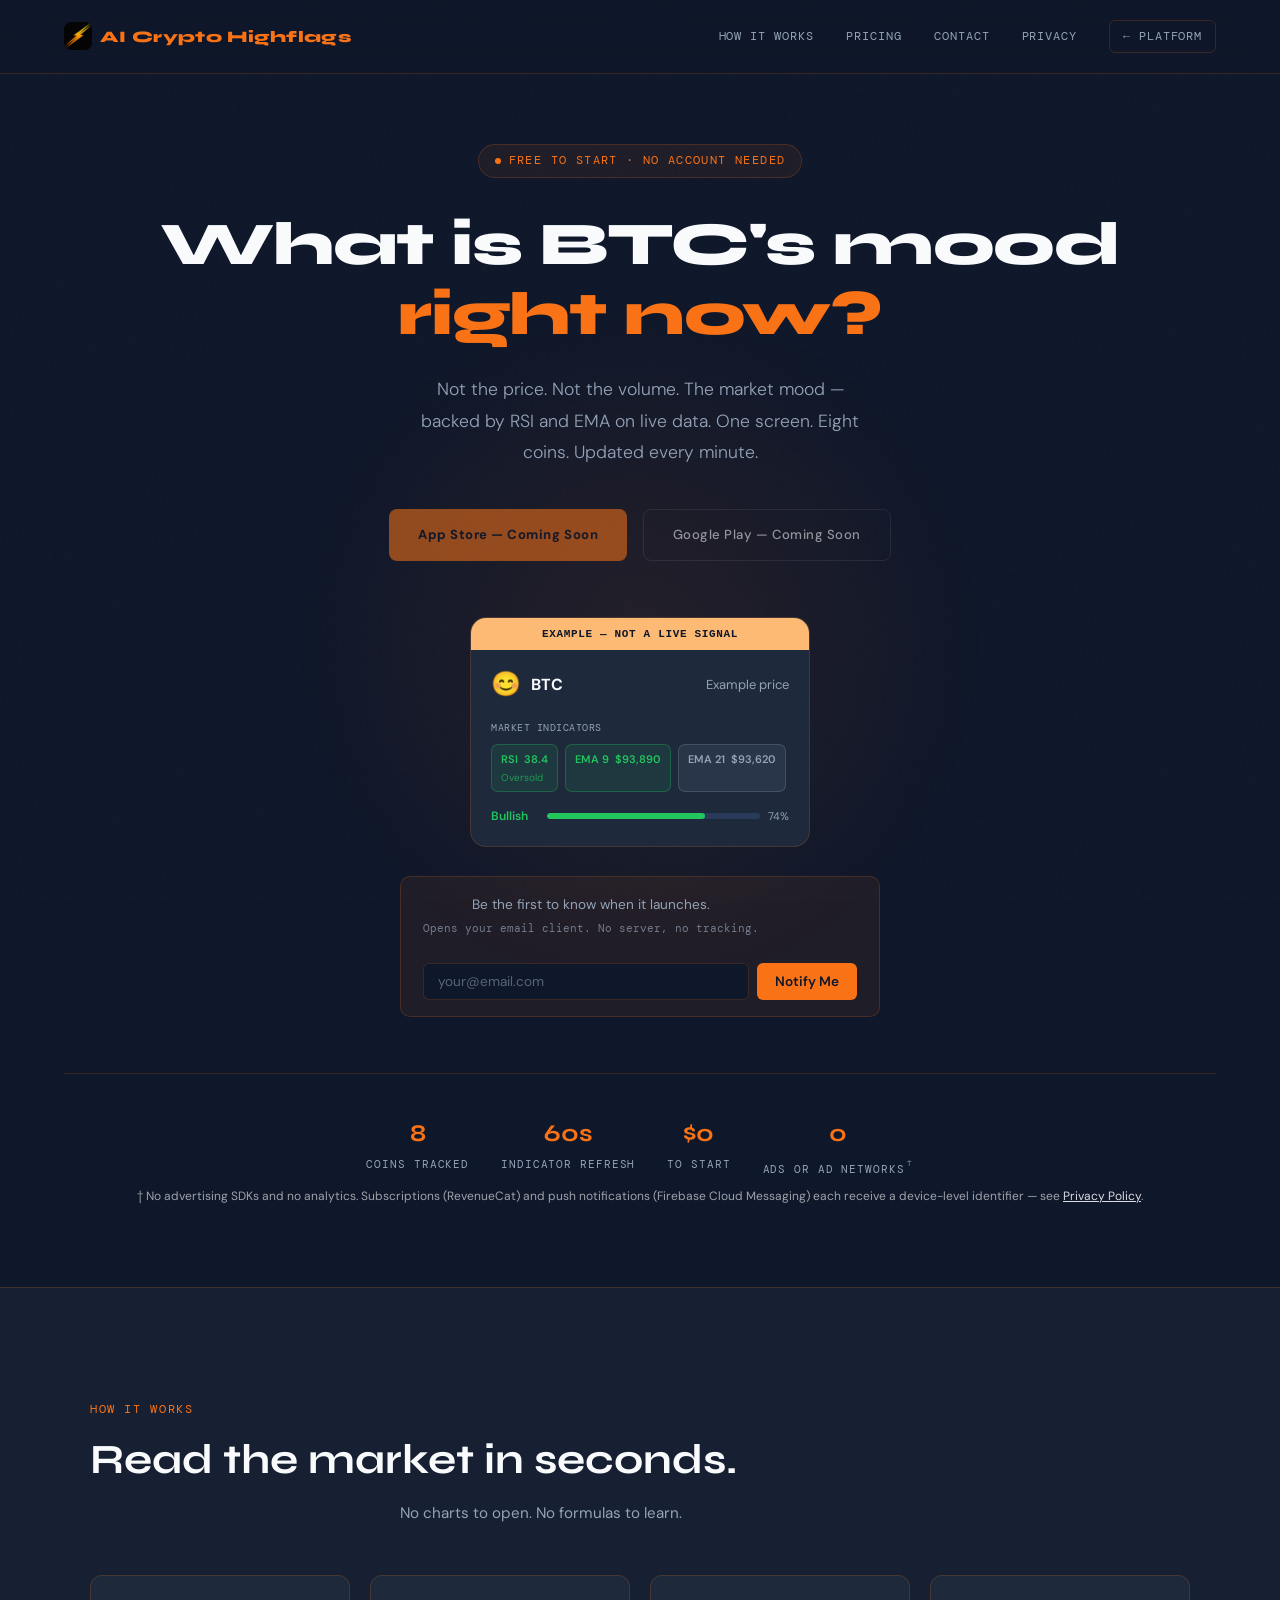
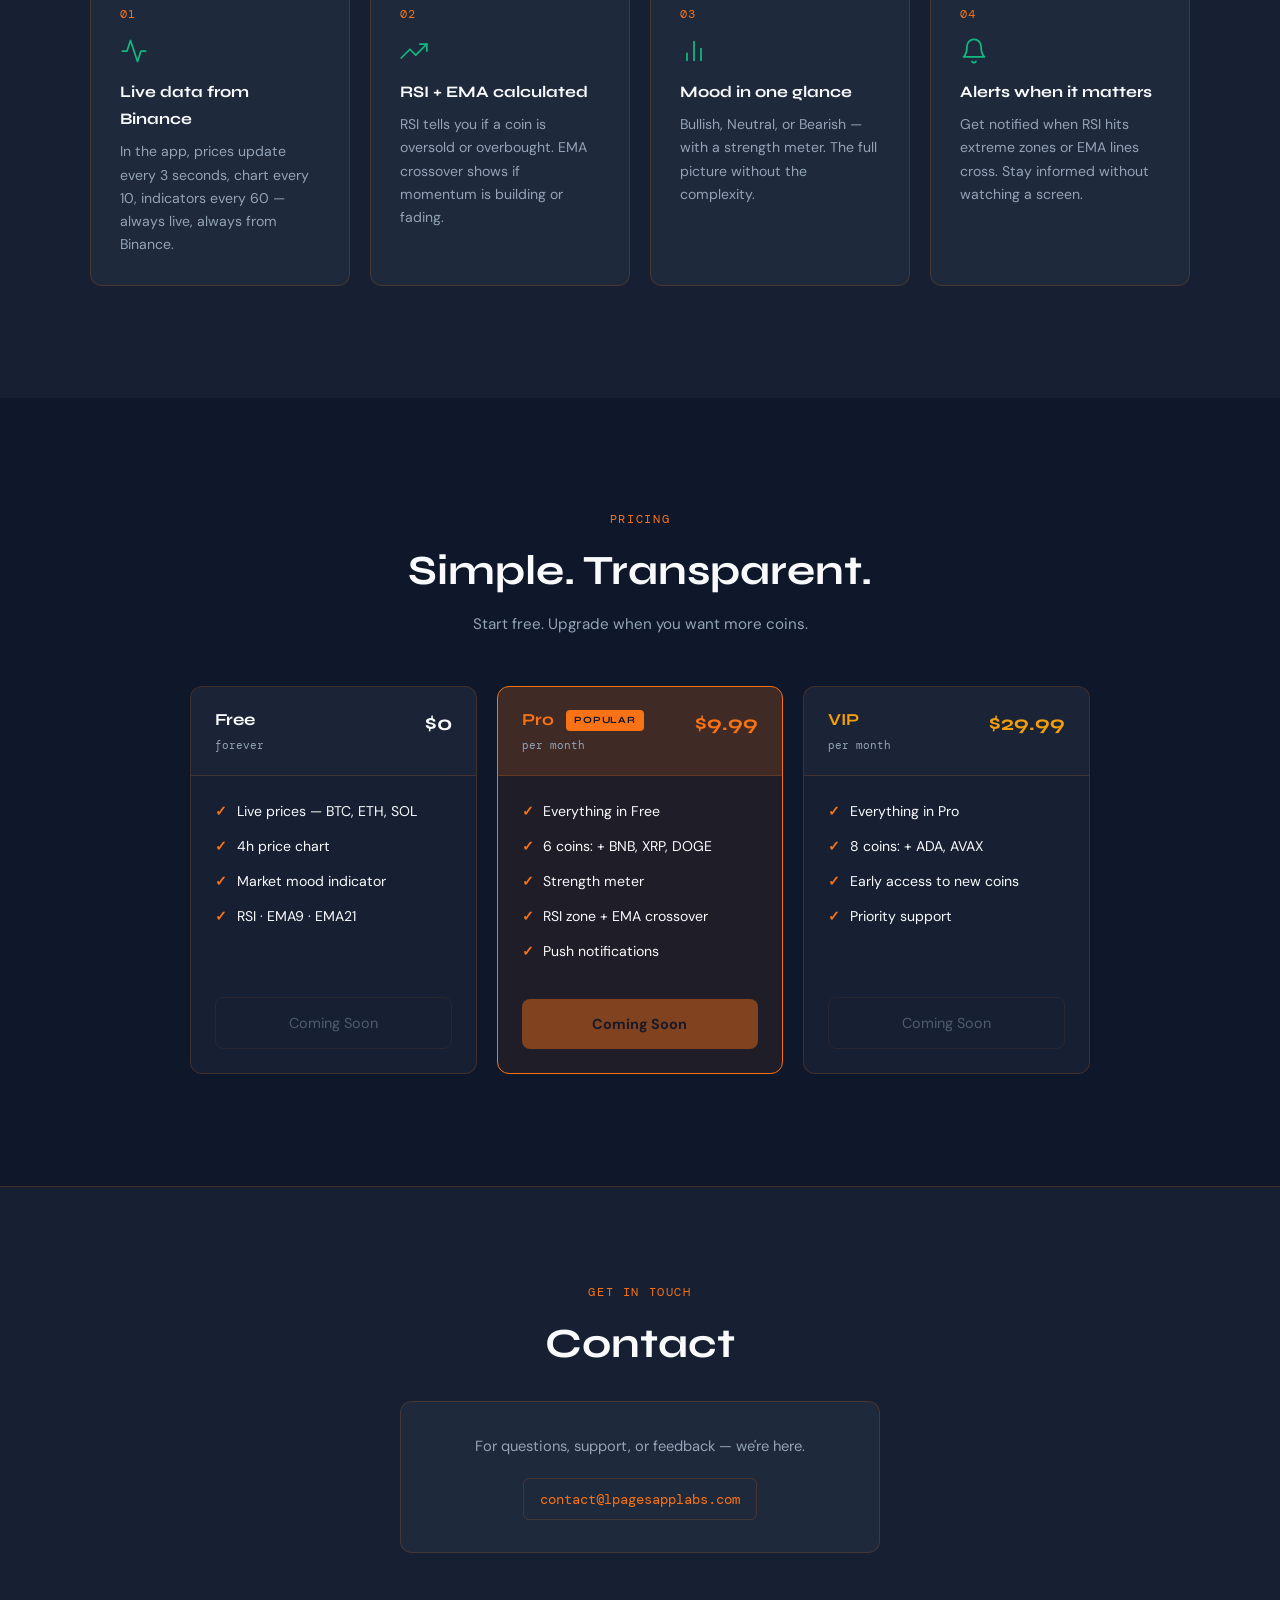
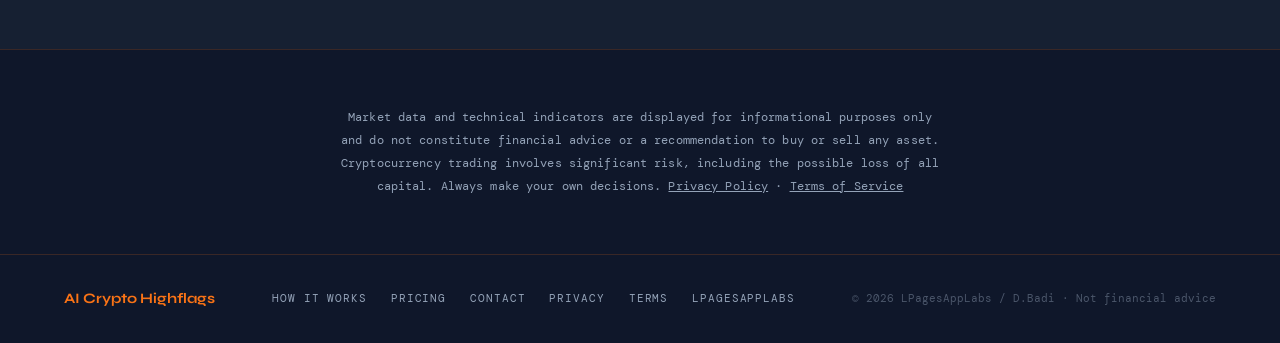
==== commit 18720303: "Stop the hero implying a live signal, and date the policy honestly The hero renders a green "RSI 38." ====
--- a/index.html
+++ b/index.html
@@ -74,12 +74,13 @@
   <!-- Mock signal card -->
   <div class="mock-wrap">
     <div class="mock">
+      <div class="mock-notice">Example — not a live signal</div>
       <div class="mock-header">
-        <span class="mock-icon">😊</span>
+        <span class="mock-icon" aria-hidden="true">😊</span>
         <span class="mock-coin">BTC</span>
         <span class="mock-price">Example price</span>
       </div>
-      <div class="mock-label">Market Indicators <span class="mock-tag">// Example data</span></div>
+      <div class="mock-label">Market Indicators</div>
       <div class="chips">
         <div class="chip chip-green">
           RSI &nbsp;38.4
@@ -111,9 +112,9 @@
     <div class="stat"><div class="stat-num">8</div><div class="stat-label">Coins tracked</div></div>
     <div class="stat"><div class="stat-num">60s</div><div class="stat-label">Indicator refresh</div></div>
     <div class="stat"><div class="stat-num">$0</div><div class="stat-label">To start</div></div>
-    <div class="stat"><div class="stat-num">0</div><div class="stat-label">Ads or Trackers<span class="stat-footnote">†</span></div></div>
-  </div>
-  <p class="stat-footnote-text">† Push notifications use Firebase Cloud Messaging (FCM) — see <a href="privacy.html">Privacy Policy</a>.</p>
+    <div class="stat"><div class="stat-num">0</div><div class="stat-label">Ads or ad networks<span class="stat-footnote">†</span></div></div>
+  </div>
+  <p class="stat-footnote-text">† No advertising SDKs and no analytics. Subscriptions (RevenueCat) and push notifications (Firebase Cloud Messaging) each receive a device-level identifier — see <a href="privacy.html">Privacy Policy</a>.</p>
 </section>
 
 <!-- HOW IT WORKS -->
--- a/styles.css
+++ b/styles.css
@@ -130,7 +130,15 @@
     .mock-coin { font-size: 16px; font-weight: 700; }
     .mock-price { margin-left: auto; font-size: 13px; color: var(--muted); }
     .mock-label { font-family: 'DM Mono', monospace; font-size: 10px; color: var(--muted); margin-bottom: 8px; letter-spacing: 0.5px; text-transform: uppercase; }
-    .mock-tag { font-family: 'DM Mono', monospace; font-size: 9px; color: var(--muted); opacity: 0.45; text-transform: none; letter-spacing: 0.03em; margin-left: 6px; }
+    /* The mock shows a quantified bullish signal for a product that has not shipped.
+       Solid amber on near-black measures 10.6:1 and bleeds to the card edge — the
+       previous 9px 45%-opacity tag measured 2.29:1 and was invisible in practice. */
+    .mock-notice {
+      margin: -20px -20px 14px; padding: 7px 20px; border-radius: 15px 15px 0 0;
+      background: #FDBA74; color: #0F172A;
+      font-family: 'DM Mono', monospace; font-size: 11px; font-weight: 600;
+      letter-spacing: 0.06em; text-transform: uppercase; text-align: center;
+    }
     .chips { display: flex; gap: 7px; flex-wrap: wrap; margin-bottom: 14px; }
     .chip { padding: 5px 9px; border-radius: 7px; font-size: 11px; font-weight: 600; }
     .chip-sub { font-size: 10px; color: inherit; opacity: 0.7; display: block; font-weight: 400; }
@@ -346,6 +354,7 @@
       .btn { width: 100%; max-width: 300px; }
 
       .mock { padding: 16px; }
+      .mock-notice { margin: -16px -16px 12px; padding: 6px 16px; border-radius: 11px 11px 0 0; }
       .chips { gap: 6px; }
 
       .hero-stat-bar { gap: 1.2rem; margin-top: 2.5rem; padding-top: 2rem; }
@@ -414,11 +423,11 @@
 
 .stat-footnote-text {
   font-size: 0.75rem;
-  color: rgba(255,255,255,0.35);
+  color: rgba(255,255,255,0.60);
   margin-top: 0.5rem;
   text-align: center;
 }
 .stat-footnote-text a {
-  color: rgba(255,255,255,0.45);
+  color: rgba(255,255,255,0.85);
   text-decoration: underline;
 }
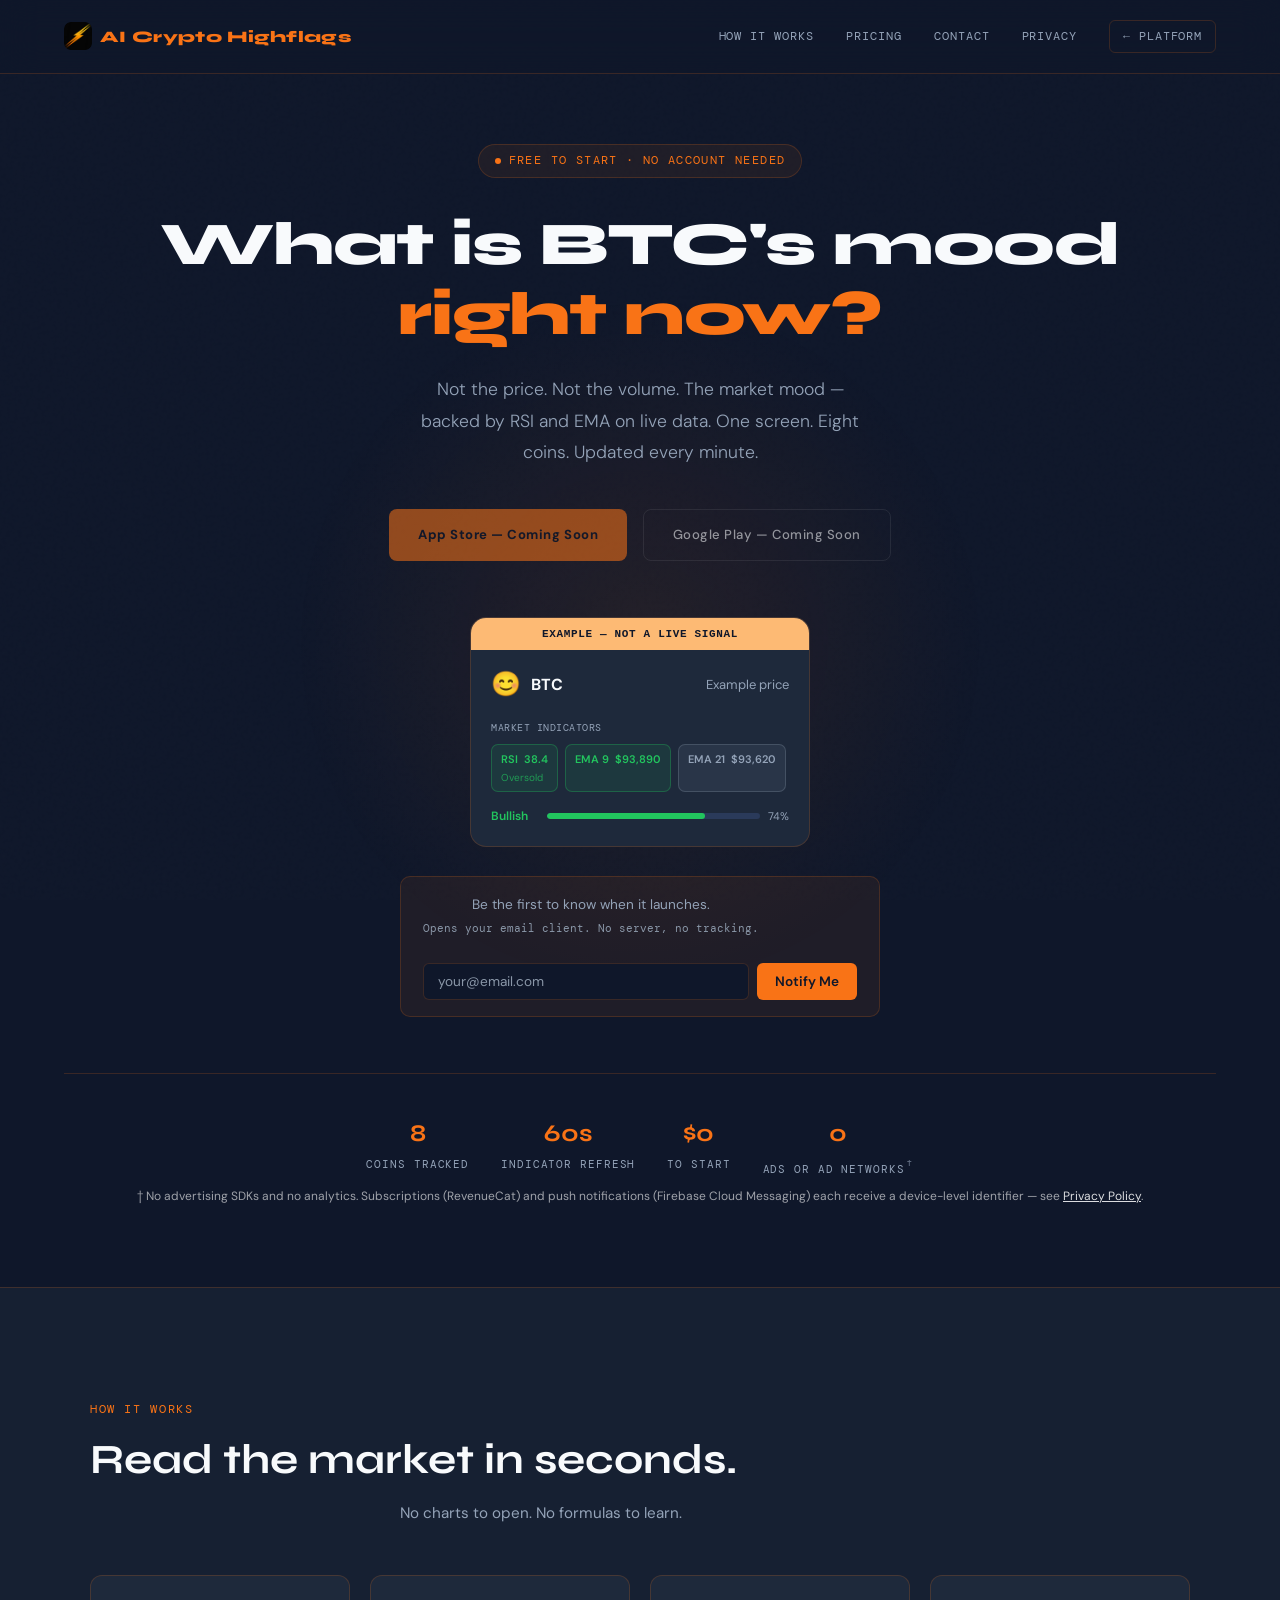
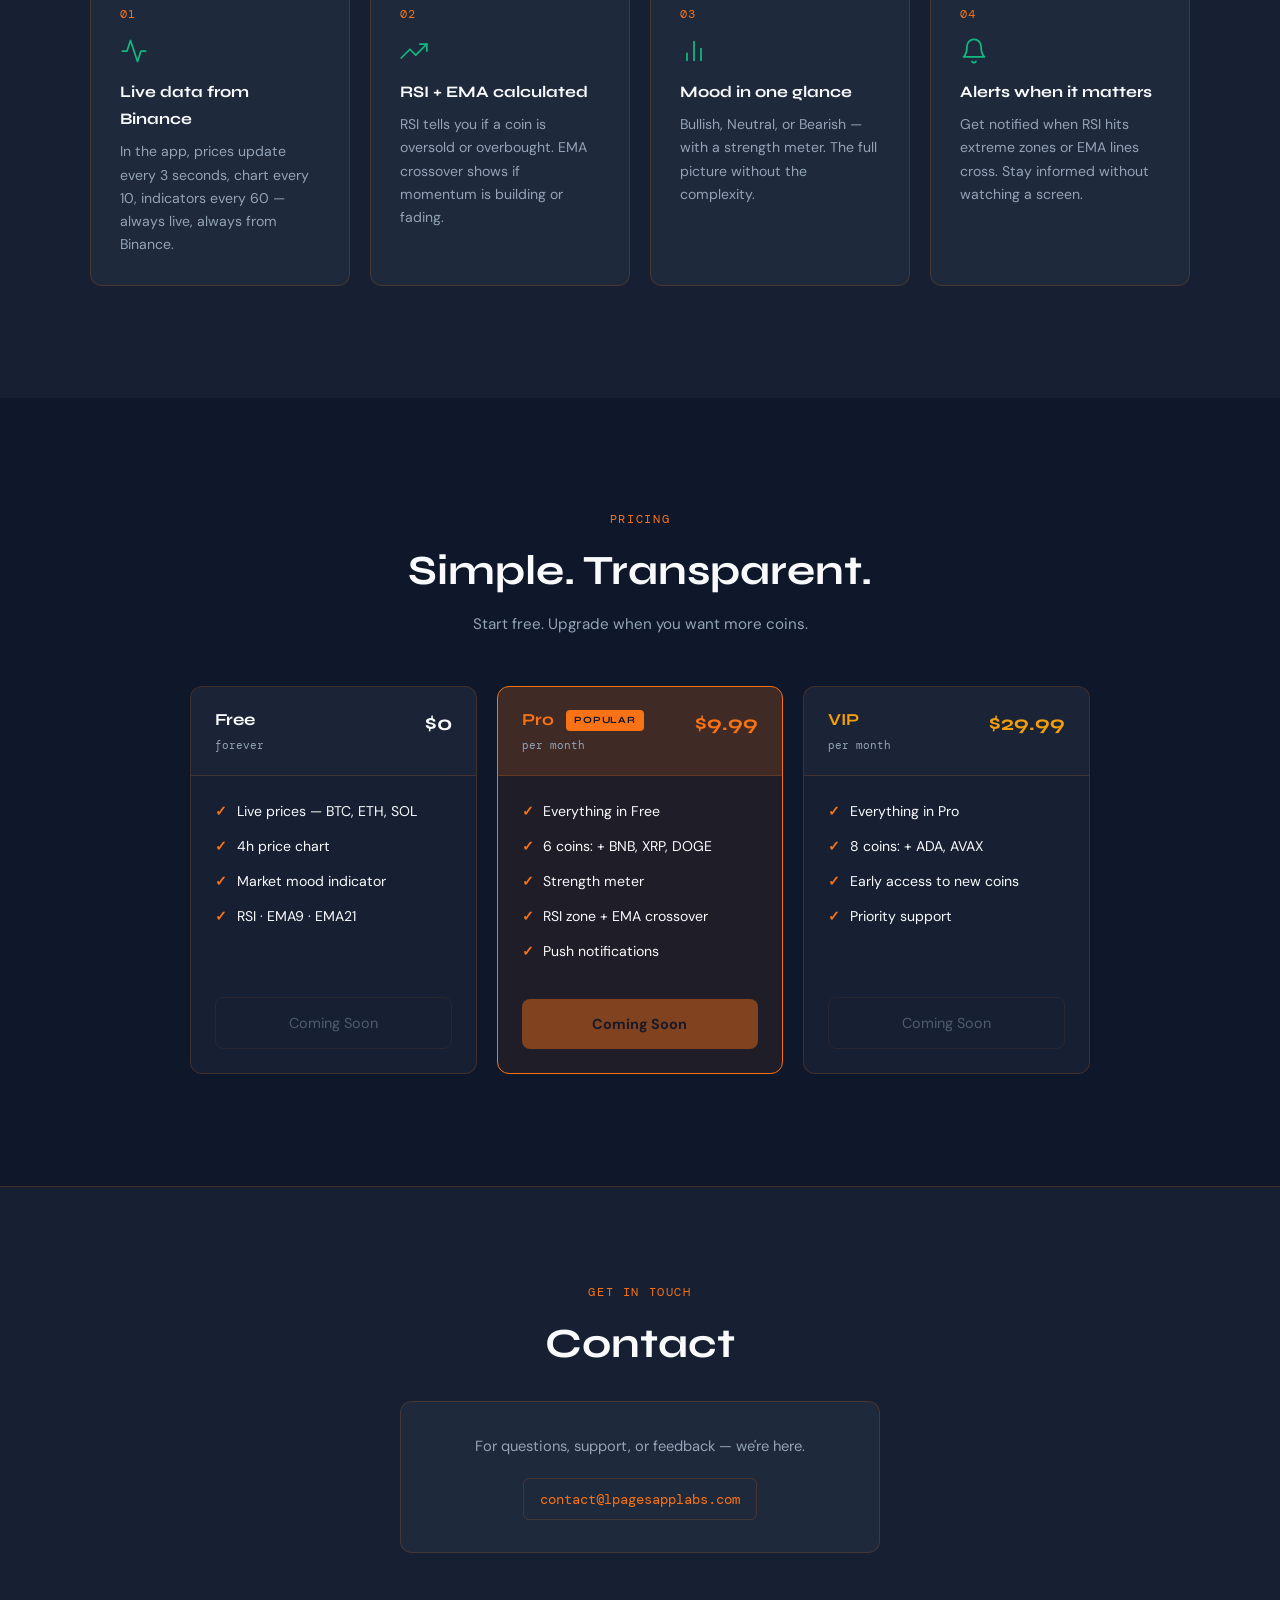
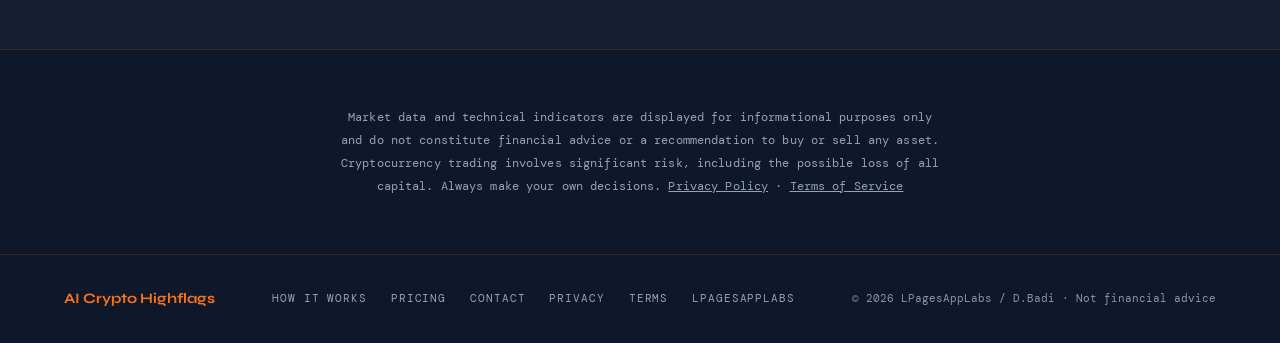
==== commit 58de8885: "Make the accessibility layer real, not incidental Four systemic defects, each fixed at its root rath" ====
--- a/index.html
+++ b/index.html
@@ -129,25 +129,25 @@
       <div class="how-card reveal">
         <div class="how-num">01</div>
         <div class="how-icon"><svg width="28" height="28" viewBox="0 0 24 24" fill="none" stroke="#10B981" stroke-width="1.5" stroke-linecap="round" stroke-linejoin="round" aria-hidden="true"><polyline points="22 12 18 12 15 21 9 3 6 12 2 12"/></svg></div>
-        <div class="how-title">Live data from Binance</div>
+        <h3 class="how-title">Live data from Binance</h3>
         <div class="how-desc">In the app, prices update every 3 seconds, chart every 10, indicators every 60 — always live, always from Binance.</div>
       </div>
       <div class="how-card reveal">
         <div class="how-num">02</div>
         <div class="how-icon"><svg width="28" height="28" viewBox="0 0 24 24" fill="none" stroke="#10B981" stroke-width="1.5" stroke-linecap="round" stroke-linejoin="round" aria-hidden="true"><polyline points="23 6 13.5 15.5 8.5 10.5 1 18"/><polyline points="17 6 23 6 23 12"/></svg></div>
-        <div class="how-title">RSI + EMA calculated</div>
+        <h3 class="how-title">RSI + EMA calculated</h3>
         <div class="how-desc">RSI tells you if a coin is oversold or overbought. EMA crossover shows if momentum is building or fading.</div>
       </div>
       <div class="how-card reveal">
         <div class="how-num">03</div>
         <div class="how-icon"><svg width="28" height="28" viewBox="0 0 24 24" fill="none" stroke="#10B981" stroke-width="1.5" stroke-linecap="round" stroke-linejoin="round" aria-hidden="true"><line x1="18" y1="20" x2="18" y2="10"/><line x1="12" y1="20" x2="12" y2="4"/><line x1="6" y1="20" x2="6" y2="14"/></svg></div>
-        <div class="how-title">Mood in one glance</div>
+        <h3 class="how-title">Mood in one glance</h3>
         <div class="how-desc">Bullish, Neutral, or Bearish — with a strength meter. The full picture without the complexity.</div>
       </div>
       <div class="how-card reveal">
         <div class="how-num">04</div>
         <div class="how-icon"><svg width="28" height="28" viewBox="0 0 24 24" fill="none" stroke="#10B981" stroke-width="1.5" stroke-linecap="round" stroke-linejoin="round" aria-hidden="true"><path d="M18 8A6 6 0 0 0 6 8c0 7-3 9-3 9h18s-3-2-3-9"/><path d="M13.73 21a2 2 0 0 1-3.46 0"/></svg></div>
-        <div class="how-title">Alerts when it matters</div>
+        <h3 class="how-title">Alerts when it matters</h3>
         <div class="how-desc">Get notified when RSI hits extreme zones or EMA lines cross. Stay informed without watching a screen.</div>
       </div>
     </div>
@@ -167,7 +167,7 @@
       <div class="tier">
         <div class="tier-head">
           <div>
-            <div class="tier-name">Free</div>
+            <h3 class="tier-name">Free</h3>
             <div class="tier-period">forever</div>
           </div>
           <div class="tier-price">$0</div>
@@ -186,7 +186,7 @@
       <div class="tier highlight">
         <div class="tier-head">
           <div>
-            <div class="tier-name">Pro <span class="tier-badge">Popular</span></div>
+            <h3 class="tier-name">Pro <span class="tier-badge">Popular</span></h3>
             <div class="tier-period">per month</div>
           </div>
           <div class="tier-price">$9.99</div>
--- a/styles.css
+++ b/styles.css
@@ -7,7 +7,7 @@
       --orange-glow: rgba(249,115,22,0.15);
       --orange-glow2: rgba(249,115,22,0.07);
       --cyan: #22D3EE;
-      --green: #22c55e; --muted: #94A3B8;
+      --green: #22c55e; --muted: #94A3B8; --muted-dim: #8A97A8;
       --white: #F8FAFC;
       --border: rgba(249,115,22,0.18);
     }
@@ -303,7 +303,7 @@
       color: var(--muted); text-decoration: none; transition: color 0.2s;
     }
     .footer-links a:hover { color: var(--orange); }
-    .footer-copy { font-family: 'DM Mono', monospace; font-size: 0.7rem; color: var(--muted); opacity: 0.45; }
+    .footer-copy { font-family: 'DM Mono', monospace; font-size: 0.7rem; color: var(--muted-dim); }
 
     /* NOTIFY FORM */
     .notify-strip {
@@ -318,9 +318,9 @@
       flex: 1; background: var(--bg); border: 1px solid var(--border);
       border-radius: 6px; padding: 0.55rem 0.85rem;
       font-family: 'DM Sans', sans-serif; font-size: 0.85rem; color: var(--white);
-      outline: none; transition: border-color 0.2s;
-    }
-    .notify-form input[type="email"]::placeholder { color: var(--muted); opacity: 0.55; }
+      transition: border-color 0.2s;
+    }
+    .notify-form input[type="email"]::placeholder { color: var(--muted-dim); }
     .notify-form input[type="email"]:focus { border-color: var(--orange); }
     .notify-form button {
       background: var(--orange); color: #0F172A; border: none; border-radius: 6px;
@@ -394,7 +394,7 @@
 .tier-price-vip { color: #f59e0b; }
 
 /* Hint text under notify forms */
-.notify-sub { font-family: 'DM Mono', monospace; font-size: 0.68rem; color: var(--muted); opacity: 0.7; }
+.notify-sub { font-family: 'DM Mono', monospace; font-size: 0.68rem; color: var(--muted-dim); }
 
 /* Skip-to-content — WCAG 2.4.1 Level A */
 .skip-link {
@@ -431,3 +431,36 @@
   color: rgba(255,255,255,0.85);
   text-decoration: underline;
 }
+
+/* Focus is a designed state, not a browser default. Nothing on this platform
+   defined one except .skip-link, and five inputs actively removed the ring and
+   signalled focus with a 1px border tint only — a colour-only indicator, which
+   fails WCAG 1.4.1 and 2.4.7. White on these surfaces measures >13:1.
+   :focus-visible, so pointer users never see a ring they did not ask for. */
+:focus-visible {
+  outline: 2px solid #F8FAFC;
+  outline-offset: 2px;
+  border-radius: 4px;
+}
+a:focus-visible, button:focus-visible, input:focus-visible,
+[tabindex]:focus-visible, .btn:focus-visible {
+  outline: 2px solid #F8FAFC;
+  outline-offset: 2px;
+}
+
+/* Card titles are h3 so screen readers and search engines can navigate by
+   heading; :where() keeps specificity at 0 so the existing class rules,
+   which were written for divs, continue to control every visual property. */
+:where(h3.work-name, h3.feature-title, h3.step-title, h3.svc-title, h3.prod-name, h3.post-title, h3.concept-title, h3.why-title, h3.card-title, h3.tier-name) {
+  margin: 0; font-size: inherit; font-weight: inherit; line-height: inherit;
+}
+:where(h3.vis-title, h3.m-name, h3.goal-title, h3.lt-title, h3.how-title, h3.tier-head) {
+  margin: 0; font-size: inherit; font-weight: inherit; line-height: inherit;
+}
+
+/* WCAG 2.5.8 — standalone nav and footer links computed ~20px tall against a
+   24px minimum. min-height with inline-flex raises the hit area without adding
+   padding that would shift the existing horizontal rhythm. */
+.nav-links a, .footer-links a, .nav-mobile a, .nav-right a {
+  display: inline-flex; align-items: center; min-height: 24px;
+}
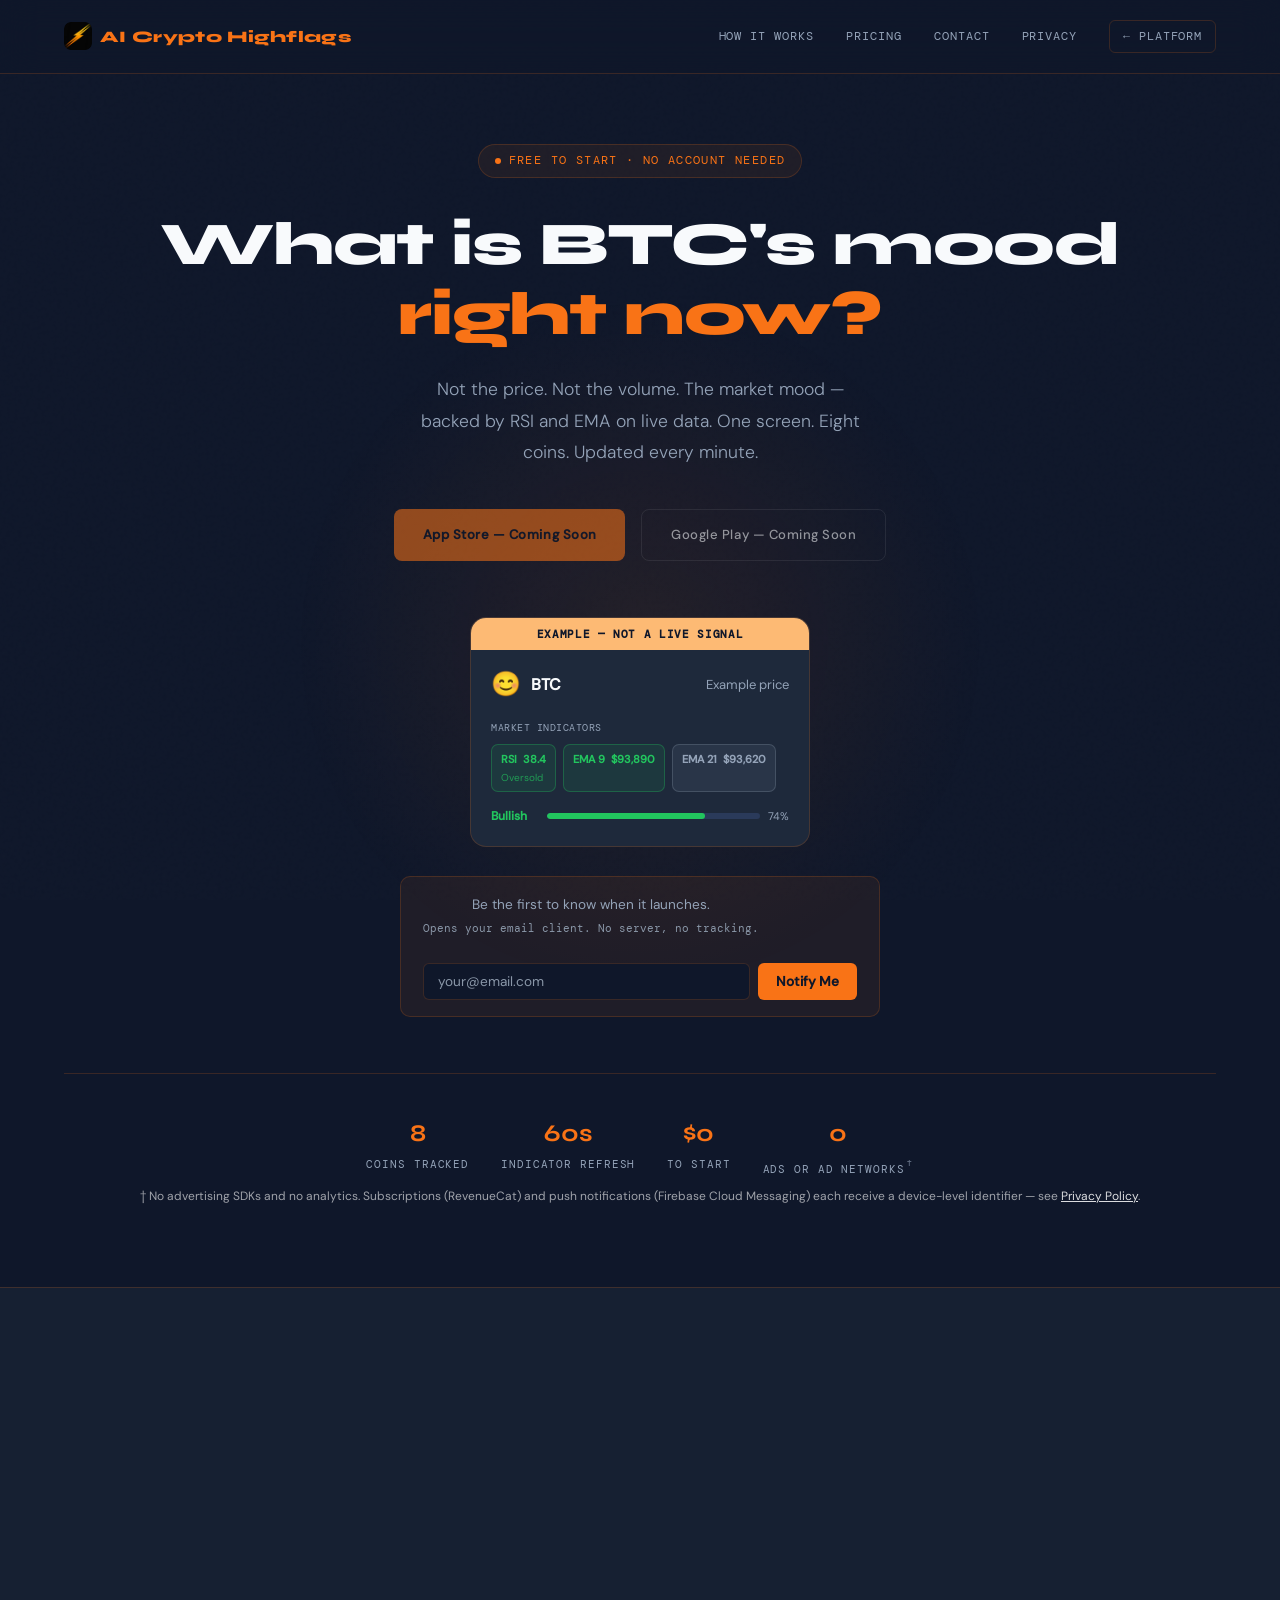
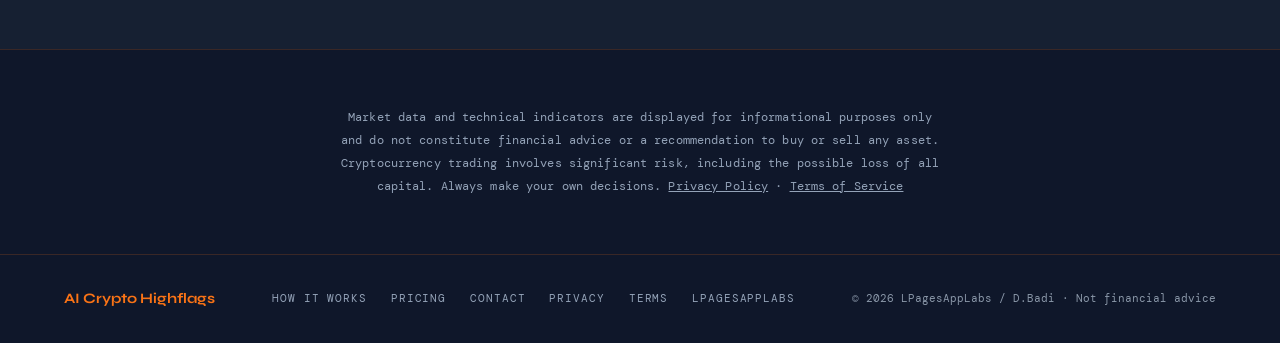
==== commit 8822faa9: "Remove the last third-party origin, and stop JS failure blanking the page Fonts are now served from " ====
--- a/index.html
+++ b/index.html
@@ -22,8 +22,10 @@
   <meta name="twitter:description" content="Real-time cryptocurrency market indicators. RSI, EMA crossover, and market mood. Not financial advice." />
   <meta name="twitter:image" content="https://lpagesapplabs.com/og-image.png" />
   <meta name="theme-color" content="#0F172A" />
-  <link rel="preconnect" href="https://fonts.bunny.net" crossorigin>
-  <link href="https://fonts.bunny.net/css2?family=Syne:wght@400;600;700;800&family=DM+Mono:wght@300;400;500&family=DM+Sans:wght@300;400;500&display=swap" rel="stylesheet">
+  <script src="main.js"></script>
+  <link rel="stylesheet" href="fonts.css">
+  <link rel="preload" href="fonts/syne-latin-800-normal.woff2" as="font" type="font/woff2" crossorigin>
+  <link rel="preload" href="fonts/dm-sans-latin-400-normal.woff2" as="font" type="font/woff2" crossorigin>
   <link rel="stylesheet" href="styles.css">
 </head>
 <body>
@@ -264,6 +266,5 @@
   <div class="footer-copy">© 2026 LPagesAppLabs / D.Badi · Not financial advice</div>
 </footer>
 
-<script src="main.js" defer></script>
 </body>
 </html>
--- a/fonts.css
+++ b/fonts.css
@@ -0,0 +1,219 @@
+/* Self-hosted webfonts. Previously loaded from fonts.bunny.net, which sat in both
+   style-src and font-src on all nine origins with no SRI possible, because the
+   CSS URL is generated. Serving them from our own origin removes the last
+   third-party origin on the platform and lets the CSP drop to 'self'.
+   Greek subsets omitted; latin and latin-ext cover English and Romanian. */
+
+/* latin */
+@font-face {
+  font-family: 'Syne';
+  font-style: normal;
+  font-weight: 400;
+  font-stretch: 100%;
+  font-display: swap;
+  src: url(fonts/syne-latin-400-normal.woff2) format('woff2'); 
+  unicode-range: U+0000-00FF,U+0131,U+0152-0153,U+02BB-02BC,U+02C6,U+02DA,U+02DC,U+0304,U+0308,U+0329,U+2000-206F,U+20AC,U+2122,U+2191,U+2193,U+2212,U+2215,U+FEFF,U+FFFD;
+}
+
+/* latin-ext */
+@font-face {
+  font-family: 'Syne';
+  font-style: normal;
+  font-weight: 400;
+  font-stretch: 100%;
+  font-display: swap;
+  src: url(fonts/syne-latin-ext-400-normal.woff2) format('woff2'); 
+  unicode-range: U+0100-02BA,U+02BD-02C5,U+02C7-02CC,U+02CE-02D7,U+02DD-02FF,U+0304,U+0308,U+0329,U+1D00-1DBF,U+1E00-1E9F,U+1EF2-1EFF,U+2020,U+20A0-20AB,U+20AD-20C0,U+2113,U+2C60-2C7F,U+A720-A7FF;
+}
+
+/* latin */
+@font-face {
+  font-family: 'Syne';
+  font-style: normal;
+  font-weight: 600;
+  font-stretch: 100%;
+  font-display: swap;
+  src: url(fonts/syne-latin-600-normal.woff2) format('woff2'); 
+  unicode-range: U+0000-00FF,U+0131,U+0152-0153,U+02BB-02BC,U+02C6,U+02DA,U+02DC,U+0304,U+0308,U+0329,U+2000-206F,U+20AC,U+2122,U+2191,U+2193,U+2212,U+2215,U+FEFF,U+FFFD;
+}
+
+/* latin-ext */
+@font-face {
+  font-family: 'Syne';
+  font-style: normal;
+  font-weight: 600;
+  font-stretch: 100%;
+  font-display: swap;
+  src: url(fonts/syne-latin-ext-600-normal.woff2) format('woff2'); 
+  unicode-range: U+0100-02BA,U+02BD-02C5,U+02C7-02CC,U+02CE-02D7,U+02DD-02FF,U+0304,U+0308,U+0329,U+1D00-1DBF,U+1E00-1E9F,U+1EF2-1EFF,U+2020,U+20A0-20AB,U+20AD-20C0,U+2113,U+2C60-2C7F,U+A720-A7FF;
+}
+
+/* latin */
+@font-face {
+  font-family: 'Syne';
+  font-style: normal;
+  font-weight: 700;
+  font-stretch: 100%;
+  font-display: swap;
+  src: url(fonts/syne-latin-700-normal.woff2) format('woff2'); 
+  unicode-range: U+0000-00FF,U+0131,U+0152-0153,U+02BB-02BC,U+02C6,U+02DA,U+02DC,U+0304,U+0308,U+0329,U+2000-206F,U+20AC,U+2122,U+2191,U+2193,U+2212,U+2215,U+FEFF,U+FFFD;
+}
+
+/* latin-ext */
+@font-face {
+  font-family: 'Syne';
+  font-style: normal;
+  font-weight: 700;
+  font-stretch: 100%;
+  font-display: swap;
+  src: url(fonts/syne-latin-ext-700-normal.woff2) format('woff2'); 
+  unicode-range: U+0100-02BA,U+02BD-02C5,U+02C7-02CC,U+02CE-02D7,U+02DD-02FF,U+0304,U+0308,U+0329,U+1D00-1DBF,U+1E00-1E9F,U+1EF2-1EFF,U+2020,U+20A0-20AB,U+20AD-20C0,U+2113,U+2C60-2C7F,U+A720-A7FF;
+}
+
+/* latin */
+@font-face {
+  font-family: 'Syne';
+  font-style: normal;
+  font-weight: 800;
+  font-stretch: 100%;
+  font-display: swap;
+  src: url(fonts/syne-latin-800-normal.woff2) format('woff2'); 
+  unicode-range: U+0000-00FF,U+0131,U+0152-0153,U+02BB-02BC,U+02C6,U+02DA,U+02DC,U+0304,U+0308,U+0329,U+2000-206F,U+20AC,U+2122,U+2191,U+2193,U+2212,U+2215,U+FEFF,U+FFFD;
+}
+
+/* latin-ext */
+@font-face {
+  font-family: 'Syne';
+  font-style: normal;
+  font-weight: 800;
+  font-stretch: 100%;
+  font-display: swap;
+  src: url(fonts/syne-latin-ext-800-normal.woff2) format('woff2'); 
+  unicode-range: U+0100-02BA,U+02BD-02C5,U+02C7-02CC,U+02CE-02D7,U+02DD-02FF,U+0304,U+0308,U+0329,U+1D00-1DBF,U+1E00-1E9F,U+1EF2-1EFF,U+2020,U+20A0-20AB,U+20AD-20C0,U+2113,U+2C60-2C7F,U+A720-A7FF;
+}
+
+/* latin */
+@font-face {
+  font-family: 'DM Mono';
+  font-style: normal;
+  font-weight: 300;
+  font-display: swap;
+  src: url(fonts/dm-mono-latin-300-normal.woff2) format('woff2'); 
+  unicode-range: U+0000-00FF,U+0131,U+0152-0153,U+02BB-02BC,U+02C6,U+02DA,U+02DC,U+0304,U+0308,U+0329,U+2000-206F,U+20AC,U+2122,U+2191,U+2193,U+2212,U+2215,U+FEFF,U+FFFD;
+}
+
+/* latin-ext */
+@font-face {
+  font-family: 'DM Mono';
+  font-style: normal;
+  font-weight: 300;
+  font-display: swap;
+  src: url(fonts/dm-mono-latin-ext-300-normal.woff2) format('woff2'); 
+  unicode-range: U+0100-02BA,U+02BD-02C5,U+02C7-02CC,U+02CE-02D7,U+02DD-02FF,U+0304,U+0308,U+0329,U+1D00-1DBF,U+1E00-1E9F,U+1EF2-1EFF,U+2020,U+20A0-20AB,U+20AD-20C0,U+2113,U+2C60-2C7F,U+A720-A7FF;
+}
+
+/* latin */
+@font-face {
+  font-family: 'DM Mono';
+  font-style: normal;
+  font-weight: 400;
+  font-display: swap;
+  src: url(fonts/dm-mono-latin-400-normal.woff2) format('woff2'); 
+  unicode-range: U+0000-00FF,U+0131,U+0152-0153,U+02BB-02BC,U+02C6,U+02DA,U+02DC,U+0304,U+0308,U+0329,U+2000-206F,U+20AC,U+2122,U+2191,U+2193,U+2212,U+2215,U+FEFF,U+FFFD;
+}
+
+/* latin-ext */
+@font-face {
+  font-family: 'DM Mono';
+  font-style: normal;
+  font-weight: 400;
+  font-display: swap;
+  src: url(fonts/dm-mono-latin-ext-400-normal.woff2) format('woff2'); 
+  unicode-range: U+0100-02BA,U+02BD-02C5,U+02C7-02CC,U+02CE-02D7,U+02DD-02FF,U+0304,U+0308,U+0329,U+1D00-1DBF,U+1E00-1E9F,U+1EF2-1EFF,U+2020,U+20A0-20AB,U+20AD-20C0,U+2113,U+2C60-2C7F,U+A720-A7FF;
+}
+
+/* latin */
+@font-face {
+  font-family: 'DM Mono';
+  font-style: normal;
+  font-weight: 500;
+  font-display: swap;
+  src: url(fonts/dm-mono-latin-500-normal.woff2) format('woff2'); 
+  unicode-range: U+0000-00FF,U+0131,U+0152-0153,U+02BB-02BC,U+02C6,U+02DA,U+02DC,U+0304,U+0308,U+0329,U+2000-206F,U+20AC,U+2122,U+2191,U+2193,U+2212,U+2215,U+FEFF,U+FFFD;
+}
+
+/* latin-ext */
+@font-face {
+  font-family: 'DM Mono';
+  font-style: normal;
+  font-weight: 500;
+  font-display: swap;
+  src: url(fonts/dm-mono-latin-ext-500-normal.woff2) format('woff2'); 
+  unicode-range: U+0100-02BA,U+02BD-02C5,U+02C7-02CC,U+02CE-02D7,U+02DD-02FF,U+0304,U+0308,U+0329,U+1D00-1DBF,U+1E00-1E9F,U+1EF2-1EFF,U+2020,U+20A0-20AB,U+20AD-20C0,U+2113,U+2C60-2C7F,U+A720-A7FF;
+}
+
+/* latin */
+@font-face {
+  font-family: 'DM Sans';
+  font-style: normal;
+  font-weight: 300;
+  font-stretch: 100%;
+  font-display: swap;
+  src: url(fonts/dm-sans-latin-300-normal.woff2) format('woff2'); 
+  unicode-range: U+0000-00FF,U+0131,U+0152-0153,U+02BB-02BC,U+02C6,U+02DA,U+02DC,U+0304,U+0308,U+0329,U+2000-206F,U+20AC,U+2122,U+2191,U+2193,U+2212,U+2215,U+FEFF,U+FFFD;
+}
+
+/* latin-ext */
+@font-face {
+  font-family: 'DM Sans';
+  font-style: normal;
+  font-weight: 300;
+  font-stretch: 100%;
+  font-display: swap;
+  src: url(fonts/dm-sans-latin-ext-300-normal.woff2) format('woff2'); 
+  unicode-range: U+0100-02BA,U+02BD-02C5,U+02C7-02CC,U+02CE-02D7,U+02DD-02FF,U+0304,U+0308,U+0329,U+1D00-1DBF,U+1E00-1E9F,U+1EF2-1EFF,U+2020,U+20A0-20AB,U+20AD-20C0,U+2113,U+2C60-2C7F,U+A720-A7FF;
+}
+
+/* latin */
+@font-face {
+  font-family: 'DM Sans';
+  font-style: normal;
+  font-weight: 400;
+  font-stretch: 100%;
+  font-display: swap;
+  src: url(fonts/dm-sans-latin-400-normal.woff2) format('woff2'); 
+  unicode-range: U+0000-00FF,U+0131,U+0152-0153,U+02BB-02BC,U+02C6,U+02DA,U+02DC,U+0304,U+0308,U+0329,U+2000-206F,U+20AC,U+2122,U+2191,U+2193,U+2212,U+2215,U+FEFF,U+FFFD;
+}
+
+/* latin-ext */
+@font-face {
+  font-family: 'DM Sans';
+  font-style: normal;
+  font-weight: 400;
+  font-stretch: 100%;
+  font-display: swap;
+  src: url(fonts/dm-sans-latin-ext-400-normal.woff2) format('woff2'); 
+  unicode-range: U+0100-02BA,U+02BD-02C5,U+02C7-02CC,U+02CE-02D7,U+02DD-02FF,U+0304,U+0308,U+0329,U+1D00-1DBF,U+1E00-1E9F,U+1EF2-1EFF,U+2020,U+20A0-20AB,U+20AD-20C0,U+2113,U+2C60-2C7F,U+A720-A7FF;
+}
+
+/* latin */
+@font-face {
+  font-family: 'DM Sans';
+  font-style: normal;
+  font-weight: 500;
+  font-stretch: 100%;
+  font-display: swap;
+  src: url(fonts/dm-sans-latin-500-normal.woff2) format('woff2'); 
+  unicode-range: U+0000-00FF,U+0131,U+0152-0153,U+02BB-02BC,U+02C6,U+02DA,U+02DC,U+0304,U+0308,U+0329,U+2000-206F,U+20AC,U+2122,U+2191,U+2193,U+2212,U+2215,U+FEFF,U+FFFD;
+}
+
+/* latin-ext */
+@font-face {
+  font-family: 'DM Sans';
+  font-style: normal;
+  font-weight: 500;
+  font-stretch: 100%;
+  font-display: swap;
+  src: url(fonts/dm-sans-latin-ext-500-normal.woff2) format('woff2'); 
+  unicode-range: U+0100-02BA,U+02BD-02C5,U+02C7-02CC,U+02CE-02D7,U+02DD-02FF,U+0304,U+0308,U+0329,U+1D00-1DBF,U+1E00-1E9F,U+1EF2-1EFF,U+2020,U+20A0-20AB,U+20AD-20C0,U+2113,U+2C60-2C7F,U+A720-A7FF;
+}
--- a/styles.css
+++ b/styles.css
@@ -330,8 +330,8 @@
     .notify-form button:hover { opacity: 0.88; }
 
     /* REVEAL */
-    .reveal { opacity: 0; transform: translateY(20px); transition: opacity 0.7s ease, transform 0.7s ease; }
-    .reveal.visible { opacity: 1; transform: none; }
+    .js .reveal { opacity: 0; transform: translateY(20px); transition: opacity 0.7s ease, transform 0.7s ease; }
+    .js .reveal.visible { opacity: 1; transform: none; }
 
     /* MOBILE NAV */
     .nav-hamburger { display: none; flex-direction: column; gap: 5px; cursor: pointer; padding: 4px; background: none; border: none; flex-shrink: 0; }
@@ -383,7 +383,7 @@
     @media (prefers-reduced-motion: reduce) {
       *, *::before, *::after { animation-duration: 0.01ms !important; animation-iteration-count: 1 !important; transition-duration: 0.01ms !important; }
       html { scroll-behavior: auto; }
-      .reveal { opacity: 1; transform: none; }
+      .js .reveal { opacity: 1; transform: none; }
     }
 
 /* Utility classes replacing inline styles */
@@ -464,3 +464,19 @@
 .nav-links a, .footer-links a, .nav-mobile a, .nav-right a {
   display: inline-flex; align-items: center; min-height: 24px;
 }
+
+/* 404 page. No inline style attributes anywhere — style-src is 'self' with no
+   unsafe-inline, so an inline style would simply not apply and the page would
+   render bare. The strict CSP is only real because nothing depends on inline. */
+.nf-wrap {
+  min-height: 70vh; display: flex; flex-direction: column;
+  align-items: center; justify-content: center; text-align: center;
+  padding: 8rem 5% 4rem; gap: 1rem;
+}
+.nf-code {
+  font-family: 'DM Mono', monospace; font-size: .72rem; letter-spacing: .14em;
+  text-transform: uppercase; color: var(--muted);
+}
+.nf-title { font-family: 'Syne', sans-serif; font-weight: 800; font-size: clamp(2rem, 5vw, 3rem); }
+.nf-body { color: var(--muted); max-width: 46ch; line-height: 1.7; }
+.nf-back { color: var(--white); }
